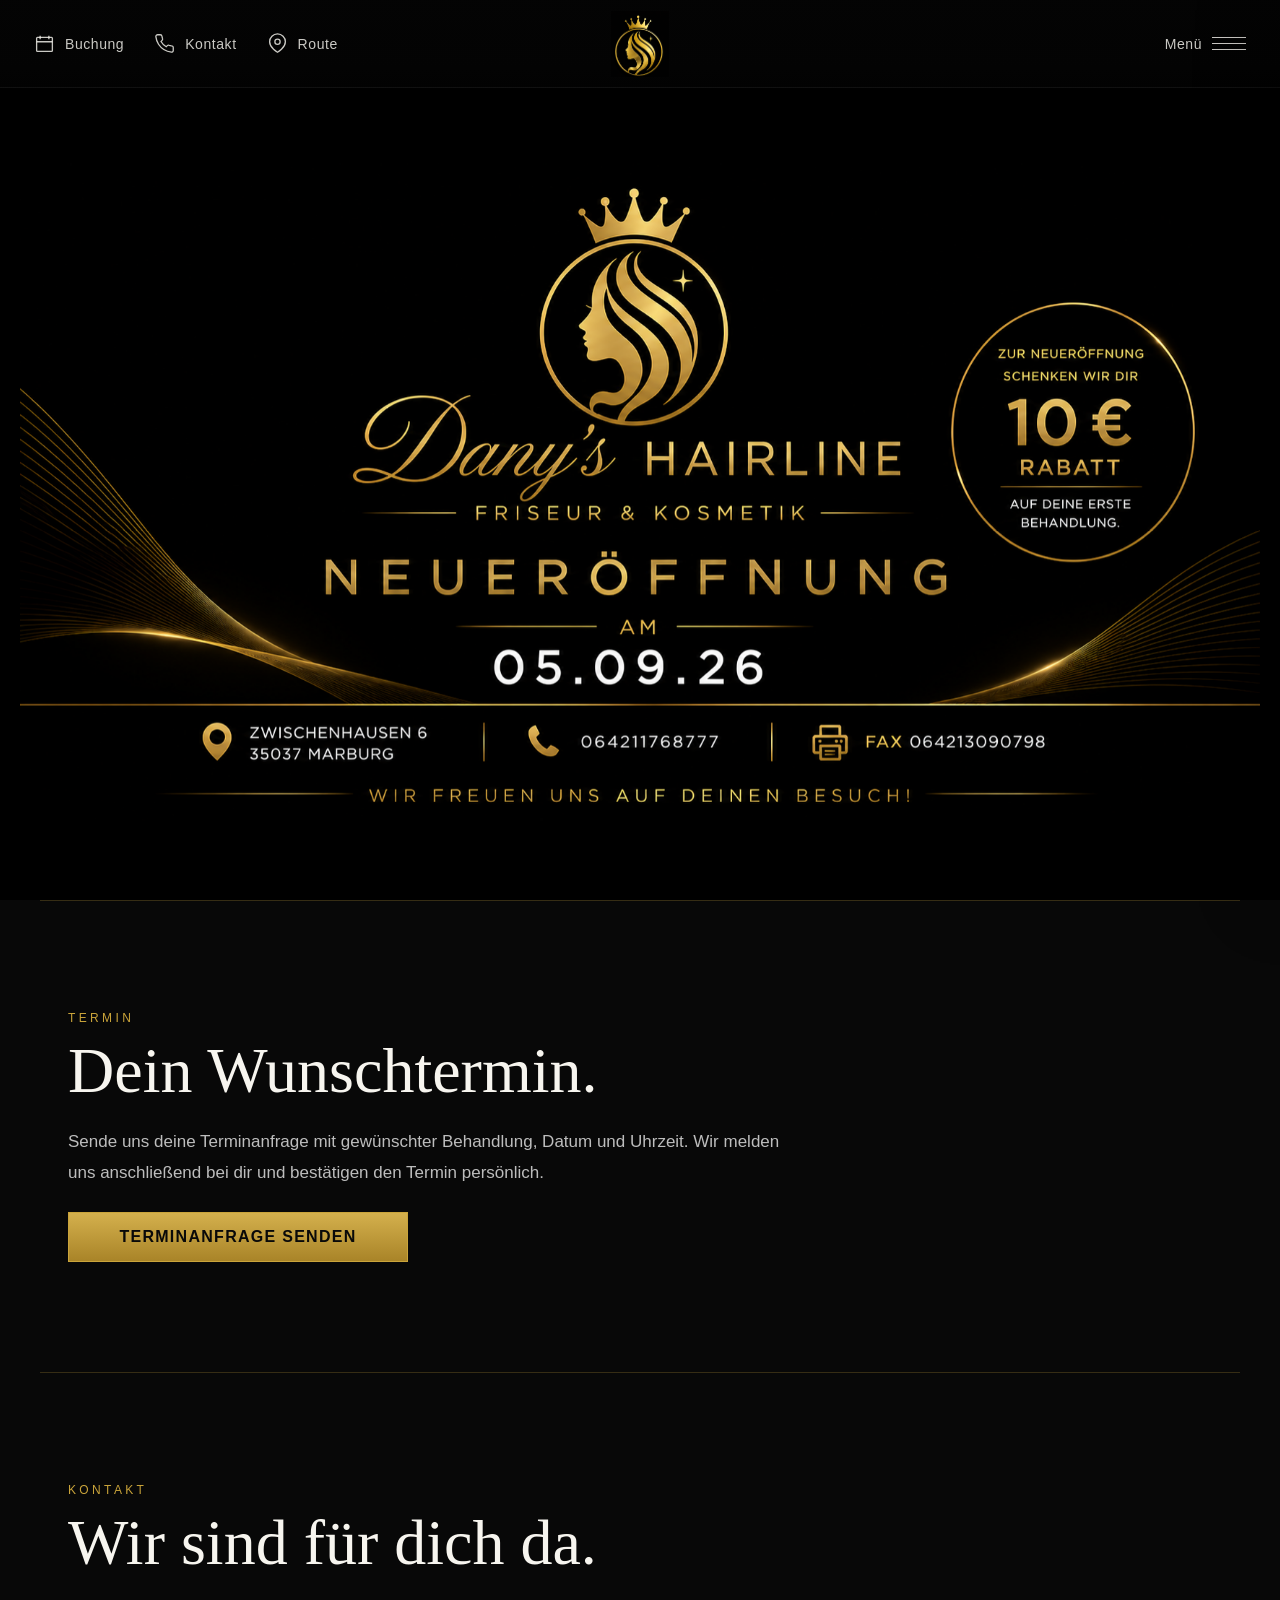
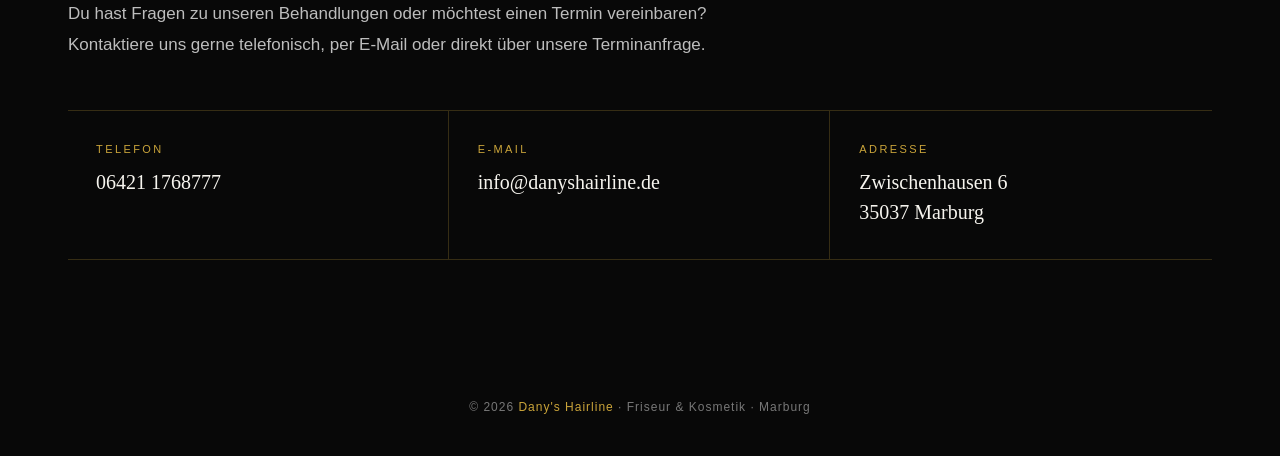
==== index.html @ bd4e8699 "Update TikTok link in index.html" ====
<!DOCTYPE html>
<html lang="de">
<head>
    <meta charset="UTF-8">
    <meta name="viewport" content="width=device-width, initial-scale=1.0">
    <meta name="description" content="Dany's Hairline – Friseur & Kosmetik in Marburg. Zwischenhausen 6, 35037 Marburg.">
    <meta name="theme-color" content="#080808">
    <title>Dany's Hairline | Friseur & Kosmetik Marburg</title>

    <link rel="stylesheet" href="style.css">
</head>

<body id="top">

    <header class="topbar">
        <nav class="nav-left" aria-label="Schnellzugriff">
            <button class="nav-action" id="bookingOpen" type="button" aria-label="Terminanfrage öffnen">
                <svg viewBox="0 0 24 24" fill="none" stroke="currentColor">
                    <rect x="3" y="5" width="18" height="16" rx="1"></rect>
                    <path d="M7 3v4M17 3v4M3 10h18"></path>
                </svg>
                <span>Buchung</span>
            </button>

            <a class="nav-action" href="tel:+4964211768777" aria-label="Kontakt anrufen">
                <svg viewBox="0 0 24 24" fill="none" stroke="currentColor">
                    <path d="M22 16.92v3a2 2 0 0 1-2.18 2 19.79 19.79 0 0 1-8.63-3.07 19.5 19.5 0 0 1-6-6A19.79 19.79 0 0 1 2.12 4.18 2 2 0 0 1 4.11 2h3a2 2 0 0 1 2 1.72c.12.9.33 1.78.62 2.63a2 2 0 0 1-.45 2.11L8 9.73a16 16 0 0 0 6 6l1.27-1.27a2 2 0 0 1 2.11-.45c.85.29 1.73.5 2.63.62A2 2 0 0 1 22 16.92z"></path>
                </svg>
                <span>Kontakt</span>
            </a>

            <a class="nav-action"
               href="https://www.google.com/maps/dir/?api=1&destination=Zwischenhausen+6%2C+35037+Marburg"
               target="_blank"
               rel="noopener"
               aria-label="Route öffnen">
                <svg viewBox="0 0 24 24" fill="none" stroke="currentColor">
                    <path d="M21 10c0 7-9 12-9 12S3 17 3 10a9 9 0 1 1 18 0z"></path>
                    <circle cx="12" cy="10" r="3"></circle>
                </svg>
                <span>Route</span>
            </a>
        </nav>

        <a class="brand-home" href="#top" aria-label="Zur Startseite">
            <img src="logo-symbol.png" alt="Dany's Hairline Logo">
        </a>

        <nav class="nav-right" aria-label="Hauptmenü">
            <button class="menu-trigger" id="menuOpen" type="button" aria-label="Menü öffnen" aria-controls="sideMenu" aria-expanded="false">
                <span>Menü</span>
                <span class="hamburger" aria-hidden="true">
                    <span></span>
                    <span></span>
                    <span></span>
                </span>
            </button>
        </nav>
    </header>

    <main>
        <section class="hero" id="home">
            <picture class="hero-picture">
                <source media="(max-width: 768px)" srcset="startseite_mobile.png">
                <img
                    src="startseite.png"
                    alt="Dany's Hairline – Neueröffnung"
                    class="hero-image"
                >
            </picture>
        </section>

        <section class="section" id="buchung">
            <div class="section-kicker">Termin</div>
            <h2>Dein Wunschtermin.</h2>
            <p>
                Sende uns deine Terminanfrage mit gewünschter Behandlung, Datum und Uhrzeit.
                Wir melden uns anschließend bei dir und bestätigen den Termin persönlich.
            </p>
            <button class="booking-submit" id="bookingOpenSection" type="button" style="max-width:340px;">
                Terminanfrage senden
            </button>
        </section>

        <section class="section" id="kontakt">
    <div class="section-kicker">Kontakt</div>
    <h2>Wir sind für dich da.</h2>

    <p>
        Du hast Fragen zu unseren Behandlungen oder möchtest einen Termin vereinbaren?
        Kontaktiere uns gerne telefonisch, per E-Mail oder direkt über unsere Terminanfrage.
    </p>

    <div class="contact-grid">

        <a class="contact-item" href="tel:+4964211768777">
            <span class="contact-label">Telefon</span>
            <span class="contact-value">06421 1768777</span>
        </a>

        <a class="contact-item" href="mailto:info@danyshairline.de">
            <span class="contact-label">E-Mail</span>
            <span class="contact-value">info@danyshairline.de</span>
        </a>

        <div class="contact-item">
            <span class="contact-label">Adresse</span>
            <span class="contact-value">
                Zwischenhausen 6<br>
                35037 Marburg
            </span>
        </div>

    </div>
</section>
    </main>


    <div class="booking-modal" id="bookingModal" aria-hidden="true">
        <div class="booking-card" role="dialog" aria-modal="true" aria-labelledby="bookingTitle">
            <button class="booking-close" id="bookingClose" type="button" aria-label="Schließen">×</button>

            <div class="booking-eyebrow">Dany's Hairline · Marburg</div>
            <h2 id="bookingTitle">Terminanfrage</h2>
            <p class="booking-intro">
                Wähle deine gewünschte Behandlung und deinen Wunschtermin.
                Der Termin ist erst verbindlich, sobald wir ihn dir bestätigt haben.
            </p>

            <form id="bookingForm">
                <div class="booking-grid">
                    <div class="booking-field full">
                        <label for="service">Dienstleistung *</label>
                        <select id="service" name="Dienstleistung" required>
                            <option value="" selected disabled>Bitte auswählen</option>
                            <option>Balayage</option>
                            <option>Air Touch</option>
                            <option>Babylights & Highlights</option>
                            <option>Extensions</option>
                            <option>Keratinbehandlung</option>
                            <option>Damen- & Herrenschnitt</option>
                            <option>Brautfrisuren & Styling</option>
                            <option>Make-up</option>
                            <option>Wimpernverlängerung</option>
                            <option>Microblading</option>
                            <option>Augenbrauen & Gesicht</option>
                            <option>Haarentfernung mit Fadentechnik</option>
                        </select>
                    </div>

                    <div class="booking-field">
                        <label for="bookingDate">Wunschdatum *</label>
                        <input id="bookingDate" name="Wunschdatum" type="date" required>
                    </div>

                    <div class="booking-field">
                        <label for="bookingTime">Wunschzeit *</label>
                        <input id="bookingTime" name="Wunschzeit" type="time" required>
                    </div>

                    <div class="booking-field">
                        <label for="customerName">Name *</label>
                        <input id="customerName" name="Name" type="text" autocomplete="name" required>
                    </div>

                    <div class="booking-field">
                        <label for="customerPhone">Telefon *</label>
                        <input id="customerPhone" name="Telefon" type="tel" autocomplete="tel" required>
                    </div>

                    <div class="booking-field full">
                        <label for="customerEmail">E-Mail *</label>
                        <input id="customerEmail" name="email" type="email" autocomplete="email" required>
                    </div>

                    <div class="booking-field full">
                        <label for="bookingMessage">Nachricht / Wünsche</label>
                        <textarea id="bookingMessage" name="Nachricht" placeholder="Optional, z. B. Haarlänge, gewünschtes Ergebnis oder weitere Hinweise"></textarea>
                    </div>

                    <input type="text" name="_honey" tabindex="-1" autocomplete="off" style="display:none">

                    <div class="booking-field full">
                        <label class="privacy-check">
                            <input type="checkbox" required>
                            <span>
                                Ich bin damit einverstanden, dass meine Angaben zur Bearbeitung meiner Terminanfrage verwendet werden.
                            </span>
                        </label>
                        <div class="booking-note">
                            Deine Anfrage wird an info@danyshairline.de gesendet. Eine Terminanfrage ist noch keine verbindliche Terminbestätigung.
                        </div>
                    </div>
                </div>

                <button class="booking-submit" id="bookingSubmit" type="submit">
                    Terminanfrage senden
                </button>

                <div class="booking-status" id="bookingStatus" aria-live="polite"></div>
            </form>
        </div>
    </div>

    <div class="menu-backdrop" id="menuBackdrop" aria-hidden="true"></div>

    <aside class="menu-panel" id="sideMenu" aria-label="Menü">
        <div class="menu-head">
            <button class="menu-close" id="menuClose" type="button" aria-label="Menü schließen">
                <span>Schließen</span>
                <span class="close-icon" aria-hidden="true"></span>
            </button>
        </div>

        <div class="menu-content">
            <nav class="menu-main">
                <a class="menu-link" href="#home">Willkommen</a>

                <button class="accordion-toggle" type="button" aria-expanded="false">
                    <span>Dany's Hairline</span>
                    <span class="plus" aria-hidden="true"></span>
                </button>
                <div class="submenu">
                    <div class="submenu-inner">
                        <a href="#salon">Salon</a>
                        <a href="#aktuelles">Aktuelles &amp; Events</a>
                        <a href="#karriere">Karriere</a>
                    </div>
                </div>

                <button class="accordion-toggle" type="button" aria-expanded="false">
                    <span>Service</span>
                    <span class="plus" aria-hidden="true"></span>
                </button>
                <div class="submenu">
                    <div class="submenu-inner">
                        <a href="#balayage">Balayage</a>
                        <a href="#air-touch">Air Touch</a>
                        <a href="#babylights">Babylights &amp; Highlights</a>
                        <a href="#extensions">Extensions</a>
                        <a href="#keratin">Keratinbehandlung</a>
                        <a href="#schnitte">Damen- &amp; Herrenschnitt</a>
                        <a href="#braut">Brautfrisuren &amp; Styling</a>
                        <a href="#make-up">Make-up</a>
                        <a href="#wimpern">Wimpernverlängerung</a>
                        <a href="#microblading">Microblading</a>
                        <a href="#augenbrauen">Augenbrauen &amp; Gesicht</a>
                        <a href="#fadentechnik">Haarentfernung mit Fadentechnik</a>
                    </div>
                </div>

                <a class="menu-link" href="#kontakt">Kontakt</a>
            </nav>

            <div class="menu-divider"></div>

            <nav class="menu-secondary">
                <a href="#impressum">Impressum</a>
                <a href="#datenschutz">Datenschutzerklärung</a>
                <a href="https://www.instagram.com/danys_hairline/" target="_blank" rel="noopener">Instagram</a>
                <a href="#" aria-label="Facebook">Facebook</a>
                <a href="https://www.tiktok.com/@by_dany9" target="_blank" rel="noopener">TikTok</a>
            </nav>
        </div>
    </aside>

    <footer>
        © 2026 <span>Dany's Hairline</span> · Friseur &amp; Kosmetik · Marburg
    </footer>

    <script src="script.js"></script>
</body>
</html>
---- style.css ----
:root {
            --black: #080808;
            --black-soft: #111111;
            --gold: #caa43a;
            --gold-light: #e5c76a;
            --white: #f7f5ef;
            --muted: #a8a8a8;
            --line: rgba(202, 164, 58, 0.24);
        }

        * {
            box-sizing: border-box;
            margin: 0;
            padding: 0;
        }

        html {
            scroll-behavior: smooth;
        }

        body {
            width: 100%;
            min-height: 100%;
            background: var(--black);
            color: var(--white);
            font-family: "Helvetica Neue", Helvetica, Arial, sans-serif;
            overflow-x: hidden;
        }

        a {
            color: inherit;
            text-decoration: none;
        }

        button {
            font: inherit;
        }

        /* =========================
           TOP NAVIGATION
        ========================== */

        .topbar {
            position: fixed;
            inset: 0 0 auto 0;
            z-index: 1000;
            height: 88px;
            display: grid;
            grid-template-columns: 1fr auto 1fr;
            align-items: center;
            padding: 0 34px;
            background: linear-gradient(
                180deg,
                rgba(4,4,4,.94) 0%,
                rgba(4,4,4,.78) 75%,
                rgba(4,4,4,.54) 100%
            );
            border-bottom: 1px solid rgba(255,255,255,.05);
            backdrop-filter: blur(16px);
            -webkit-backdrop-filter: blur(16px);
        }

        .nav-left,
        .nav-right {
            display: flex;
            align-items: center;
            gap: 30px;
        }

        .nav-right {
            justify-content: flex-end;
        }

        .nav-action,
        .menu-trigger {
            display: inline-flex;
            align-items: center;
            gap: 10px;
            border: 0;
            background: none;
            color: rgba(247,245,239,.82);
            font-size: 14px;
            font-weight: 400;
            letter-spacing: .04em;
            cursor: pointer;
            transition: color .25s ease;
        }

        .nav-action:hover,
        .menu-trigger:hover {
            color: var(--gold-light);
        }

        .nav-action svg,
        .menu-trigger svg {
            width: 21px;
            height: 21px;
            stroke-width: 1.5;
        }

        .brand-home {
            display: flex;
            align-items: center;
            justify-content: center;
            width: 76px;
            height: 76px;
            transition: transform .3s ease, opacity .3s ease;
        }

        .brand-home:hover {
            transform: scale(1.04);
            opacity: .92;
        }

        .brand-home img {
            width: 66px;
            height: 66px;
            object-fit: contain;
            display: block;
        }

        .hamburger {
            display: inline-flex;
            flex-direction: column;
            justify-content: center;
            gap: 5px;
            width: 34px;
            height: 28px;
        }

        .hamburger span {
            display: block;
            height: 1px;
            width: 100%;
            background: currentColor;
            transition: transform .25s ease;
        }

        /* =========================
           HERO
        ========================== */

        .hero {
            width: 100%;
            min-height: 100vh;
            display: flex;
            align-items: center;
            justify-content: center;
            padding: 108px 20px 20px;
            background: #000;
        }

        .hero-picture {
            display: block;
            width: 100%;
            max-width: 1700px;
        }

        .hero-image {
            display: block;
            width: 100%;
            height: auto;
            opacity: 0;
            transform: translateY(35px) scale(.97);
            filter: blur(5px);
            animation: heroEntrance 1.5s cubic-bezier(.22,1,.36,1) forwards;
        }

        @keyframes heroEntrance {
            0% {
                opacity: 0;
                transform: translateY(35px) scale(.97);
                filter: blur(5px);
            }
            60% { opacity: 1; }
            100% {
                opacity: 1;
                transform: translateY(0) scale(1);
                filter: blur(0);
            }
        }

        /* =========================
           SIDE MENU
        ========================== */

        .menu-backdrop {
            position: fixed;
            inset: 0;
            z-index: 1090;
            background: rgba(0,0,0,.64);
            opacity: 0;
            visibility: hidden;
            transition: opacity .35s ease, visibility .35s ease;
        }

        .menu-panel {
            position: fixed;
            z-index: 1100;
            top: 0;
            right: 0;
            width: min(520px, 92vw);
            height: 100dvh;
            background: #f5f3ed;
            color: #121212;
            transform: translateX(100%);
            transition: transform .45s cubic-bezier(.22,1,.36,1);
            overflow-y: auto;
            box-shadow: -20px 0 60px rgba(0,0,0,.28);
        }

        body.menu-open {
            overflow: hidden;
        }

        body.menu-open .menu-backdrop {
            opacity: 1;
            visibility: visible;
        }

        body.menu-open .menu-panel {
            transform: translateX(0);
        }

        .menu-head {
            height: 88px;
            display: flex;
            align-items: center;
            justify-content: flex-end;
            gap: 12px;
            padding: 0 34px;
            border-bottom: 1px solid rgba(0,0,0,.09);
        }

        .menu-close {
            border: 0;
            background: none;
            display: inline-flex;
            align-items: center;
            gap: 12px;
            cursor: pointer;
            color: #111;
            font-size: 14px;
            letter-spacing: .04em;
        }

        .close-icon {
            position: relative;
            width: 30px;
            height: 30px;
        }

        .close-icon::before,
        .close-icon::after {
            content: "";
            position: absolute;
            top: 14px;
            left: 2px;
            width: 27px;
            height: 1px;
            background: #111;
        }

        .close-icon::before { transform: rotate(45deg); }
        .close-icon::after { transform: rotate(-45deg); }

        .menu-content {
            padding: 58px 74px 46px;
        }

        .menu-main {
            display: flex;
            flex-direction: column;
            gap: 7px;
        }

        .menu-link,
        .accordion-toggle {
            width: 100%;
            display: flex;
            align-items: center;
            justify-content: space-between;
            padding: 11px 0;
            border: 0;
            background: none;
            color: #111;
            font-size: 24px;
            font-weight: 400;
            letter-spacing: -.02em;
            text-align: left;
            cursor: pointer;
        }

        .menu-link:hover,
        .accordion-toggle:hover {
            color: #9a7620;
        }

        .accordion-toggle .plus {
            position: relative;
            width: 18px;
            height: 18px;
            flex: 0 0 18px;
            margin-left: 20px;
        }

        .accordion-toggle .plus::before,
        .accordion-toggle .plus::after {
            content: "";
            position: absolute;
            background: currentColor;
            transition: transform .28s ease;
        }

        .accordion-toggle .plus::before {
            width: 16px;
            height: 1px;
            left: 1px;
            top: 8px;
        }

        .accordion-toggle .plus::after {
            width: 1px;
            height: 16px;
            top: 1px;
            left: 8px;
        }

        .accordion-toggle[aria-expanded="true"] .plus::after {
            transform: rotate(90deg);
        }

        .submenu {
            max-height: 0;
            overflow: hidden;
            transition: max-height .4s ease;
        }

        .submenu-inner {
            padding: 4px 0 16px 20px;
            display: flex;
            flex-direction: column;
        }

        .submenu a {
            padding: 8px 0;
            color: #626262;
            font-size: 15px;
            line-height: 1.4;
            transition: color .2s ease, transform .2s ease;
        }

        .submenu a:hover {
            color: #9a7620;
            transform: translateX(4px);
        }

        .menu-divider {
            height: 1px;
            background: rgba(0,0,0,.11);
            margin: 42px -74px 36px;
        }

        .menu-secondary {
            display: flex;
            flex-direction: column;
            gap: 15px;
        }

        .menu-secondary a {
            font-size: 15px;
            color: #242424;
        }

        .menu-secondary a:hover {
            color: #9a7620;
        }

        /* =========================
           PLACEHOLDER SECTIONS
        ========================== */

        .section {
            max-width: 1200px;
            margin: 0 auto;
            padding: 110px 28px;
            border-top: 1px solid var(--line);
        }

        .section-kicker {
            color: var(--gold);
            text-transform: uppercase;
            font-size: 12px;
            letter-spacing: .28em;
            margin-bottom: 14px;
        }

        .section h2 {
            font-family: Georgia, "Times New Roman", serif;
            font-size: clamp(38px, 5vw, 68px);
            font-weight: 400;
            line-height: 1;
            margin-bottom: 24px;
        }

        .section p {
            max-width: 720px;
            color: #bdbdbd;
            font-size: 17px;
            line-height: 1.8;
        }

        footer {
            padding: 30px 20px 42px;
            text-align: center;
            color: #777;
            font-size: 12px;
            letter-spacing: 1px;
        }

        footer span {
            color: var(--gold);
        }

        /* =========================
           MOBILE
        ========================== */

        @media (max-width: 850px) {
            .topbar {
                height: 72px;
                padding: 0 16px;
                grid-template-columns: 1fr auto 1fr;
            }

            .nav-left {
                gap: 18px;
            }

            .nav-left .nav-action:nth-child(2),
            .nav-left .nav-action:nth-child(3) {
                display: none;
            }

            .nav-action,
            .menu-trigger {
                font-size: 0;
                gap: 0;
            }

            .nav-action svg,
            .menu-trigger svg {
                width: 23px;
                height: 23px;
            }

            .menu-trigger .hamburger {
                width: 29px;
            }

            .brand-home {
                width: 62px;
                height: 62px;
            }

            .brand-home img {
                width: 52px;
                height: 52px;
            }

            .hero {
                min-height: auto;
                padding: 82px 0 0;
            }

            .hero-picture {
                width: 100%;
                max-width: none;
            }

            .hero-image {
                width: 100%;
            }

            .menu-head {
                height: 72px;
                padding: 0 22px;
            }

            .menu-content {
                padding: 38px 28px 36px;
            }

            .menu-link,
            .accordion-toggle {
                font-size: 22px;
            }

            .menu-divider {
                margin-left: -28px;
                margin-right: -28px;
            }
        }

        @media (max-width: 430px) {
            .nav-left {
                gap: 13px;
            }

            .section {
                padding: 80px 22px;
            }
        }

        @media (prefers-reduced-motion: reduce) {
            .hero-image {
                animation: none;
                opacity: 1;
                transform: none;
                filter: none;
            }

            .menu-panel,
            .menu-backdrop,
            .submenu {
                transition: none;
            }
        }

        /* =========================
           BOOKING MODAL
        ========================== */

        .booking-modal {
            position: fixed;
            inset: 0;
            z-index: 1300;
            display: grid;
            place-items: center;
            padding: 24px;
            background: rgba(0,0,0,.72);
            backdrop-filter: blur(10px);
            -webkit-backdrop-filter: blur(10px);
            opacity: 0;
            visibility: hidden;
            transition: opacity .3s ease, visibility .3s ease;
        }

        .booking-modal.open {
            opacity: 1;
            visibility: visible;
        }

        .booking-card {
            position: relative;
            width: min(760px, 100%);
            max-height: 92dvh;
            overflow-y: auto;
            border: 1px solid rgba(202,164,58,.34);
            background:
                radial-gradient(circle at top right, rgba(202,164,58,.08), transparent 34%),
                linear-gradient(180deg, #121212 0%, #090909 100%);
            box-shadow: 0 30px 90px rgba(0,0,0,.5);
            padding: 42px;
        }

        .booking-close {
            position: absolute;
            top: 18px;
            right: 18px;
            width: 40px;
            height: 40px;
            border: 1px solid rgba(202,164,58,.34);
            background: transparent;
            color: var(--gold-light);
            cursor: pointer;
            font-size: 26px;
            line-height: 1;
        }

        .booking-eyebrow {
            color: var(--gold);
            text-transform: uppercase;
            letter-spacing: .28em;
            font-size: 11px;
            margin-bottom: 12px;
        }

        .booking-card h2 {
            font-family: Georgia, "Times New Roman", serif;
            font-size: clamp(34px, 5vw, 54px);
            font-weight: 400;
            line-height: 1;
            margin-bottom: 16px;
        }

        .booking-intro {
            max-width: 610px;
            color: #bdbdbd;
            line-height: 1.7;
            margin-bottom: 30px;
        }

        .booking-grid {
            display: grid;
            grid-template-columns: 1fr 1fr;
            gap: 18px;
        }

        .booking-field {
            display: flex;
            flex-direction: column;
            gap: 8px;
        }

        .booking-field.full {
            grid-column: 1 / -1;
        }

        .booking-field label {
            color: #e3dcc7;
            font-size: 12px;
            letter-spacing: .08em;
            text-transform: uppercase;
        }

        .booking-field input,
        .booking-field select,
        .booking-field textarea {
            width: 100%;
            border: 1px solid rgba(202,164,58,.28);
            border-radius: 0;
            background: #0b0b0b;
            color: #f8f4e8;
            padding: 14px 15px;
            outline: none;
            font: inherit;
            transition: border-color .2s ease, box-shadow .2s ease;
        }

        .booking-field textarea {
            min-height: 110px;
            resize: vertical;
        }

        .booking-field input:focus,
        .booking-field select:focus,
        .booking-field textarea:focus {
            border-color: var(--gold);
            box-shadow: 0 0 0 3px rgba(202,164,58,.08);
        }

        .booking-note {
            color: #8d8d8d;
            font-size: 12px;
            line-height: 1.6;
            margin-top: 4px;
        }

        .privacy-check {
            display: flex;
            gap: 10px;
            align-items: flex-start;
            margin-top: 4px;
            color: #b7b7b7;
            font-size: 12px;
            line-height: 1.6;
        }

        .privacy-check input {
            margin-top: 3px;
            accent-color: var(--gold);
        }

        .booking-submit {
            margin-top: 24px;
            width: 100%;
            border: 1px solid var(--gold);
            background: linear-gradient(180deg, #d4b04d, #a98428);
            color: #090909;
            padding: 15px 18px;
            font-weight: 600;
            letter-spacing: .08em;
            text-transform: uppercase;
            cursor: pointer;
            transition: transform .2s ease, filter .2s ease;
        }

        .booking-submit:hover {
            transform: translateY(-1px);
            filter: brightness(1.06);
        }

        .booking-submit:disabled {
            opacity: .55;
            cursor: wait;
            transform: none;
        }

        .booking-status {
            display: none;
            margin-top: 18px;
            padding: 14px 16px;
            border: 1px solid rgba(202,164,58,.28);
            color: #e8dfc3;
            line-height: 1.6;
            font-size: 14px;
        }

        .booking-status.show {
            display: block;
        }

        @media (max-width: 650px) {
            .booking-modal {
                padding: 10px;
            }

            .booking-card {
                padding: 34px 20px 24px;
                max-height: 96dvh;
            }

            .booking-grid {
                grid-template-columns: 1fr;
            }

            .booking-field.full {
                grid-column: auto;
            }
        }
.contact-grid {
    display: grid;
    grid-template-columns: repeat(3, 1fr);
    gap: 1px;
    margin-top: 50px;
    border-top: 1px solid var(--line);
    border-bottom: 1px solid var(--line);
}

.contact-item {
    display: flex;
    flex-direction: column;
    gap: 12px;
    padding: 32px 28px;
    border-right: 1px solid var(--line);
    transition: background .3s ease;
}

.contact-item:last-child {
    border-right: none;
}

a.contact-item:hover {
    background: rgba(202, 164, 58, .06);
}

.contact-label {
    color: var(--gold);
    font-size: 11px;
    letter-spacing: .22em;
    text-transform: uppercase;
}

.contact-value {
    color: var(--white);
    font-family: Georgia, "Times New Roman", serif;
    font-size: 20px;
    line-height: 1.5;
}

@media (max-width: 750px) {
    .contact-grid {
        grid-template-columns: 1fr;
    }

    .contact-item {
        border-right: none;
        border-bottom: 1px solid var(--line);
    }

    .contact-item:last-child {
        border-bottom: none;
    }
}
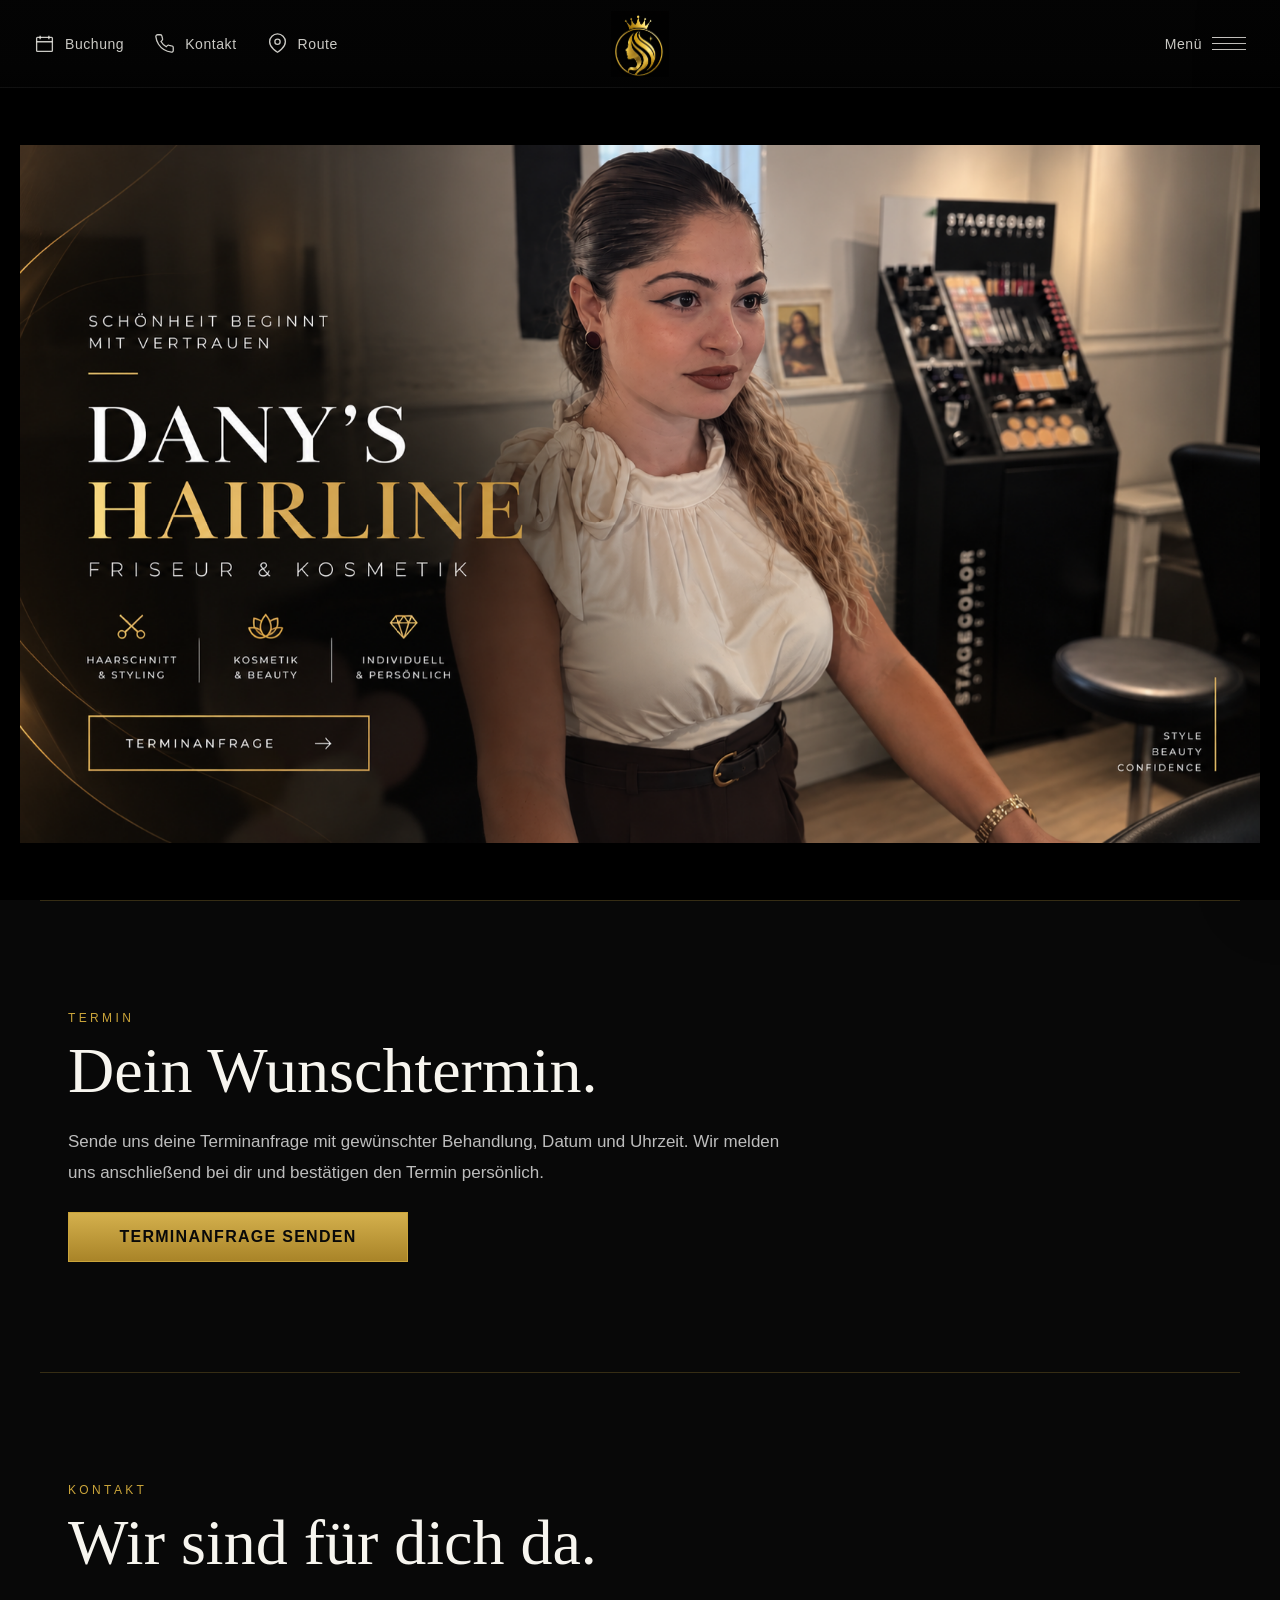
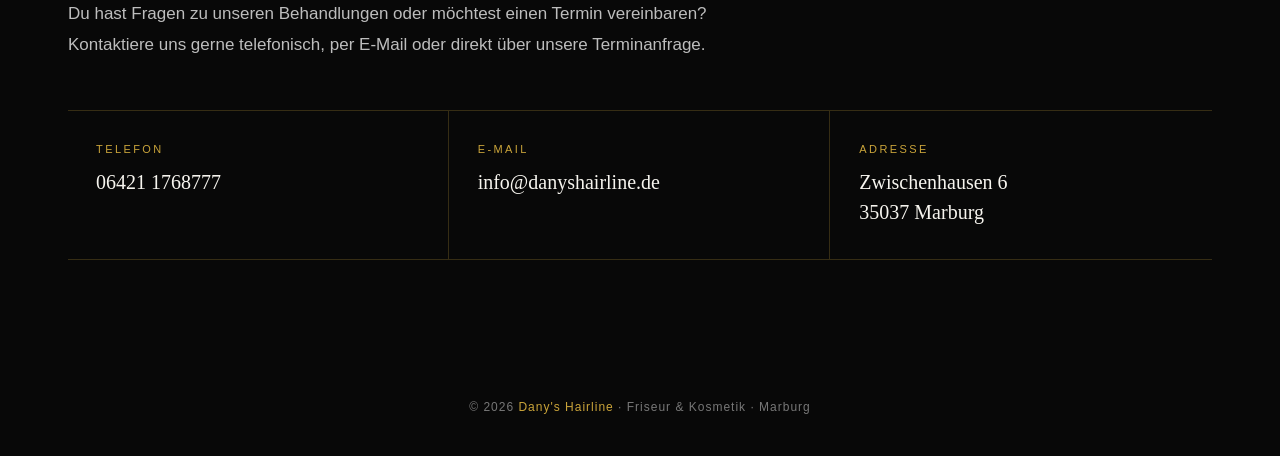
==== commit 47babd79: "fast alles neu!" ====
--- a/index.html
+++ b/index.html
@@ -64,10 +64,12 @@
                 <source media="(max-width: 768px)" srcset="startseite_mobile.png">
                 <img
                     src="startseite.png"
-                    alt="Dany's Hairline – Neueröffnung"
+                    alt="Dany's Hairline – Friseur & Kosmetik in Marburg"
                     class="hero-image"
                 >
             </picture>
+            <button class="hero-booking-hotspot" id="heroBookingOpen" type="button"
+                    aria-label="Terminanfrage öffnen"></button>
         </section>
 
         <section class="section" id="buchung">
@@ -234,18 +236,18 @@
                 </button>
                 <div class="submenu">
                     <div class="submenu-inner">
-                        <a href="#balayage">Balayage</a>
-                        <a href="#air-touch">Air Touch</a>
+                        <a href="balayage.html">Balayage</a>
+                        <a href="air-touch.html">Air Touch</a>
                         <a href="#babylights">Babylights &amp; Highlights</a>
-                        <a href="#extensions">Extensions</a>
-                        <a href="#keratin">Keratinbehandlung</a>
+                        <a href="extensions.html">Extensions</a>
+                        <a href="keratinbehandlung.html">Keratinbehandlung</a>
                         <a href="#schnitte">Damen- &amp; Herrenschnitt</a>
                         <a href="#braut">Brautfrisuren &amp; Styling</a>
-                        <a href="#make-up">Make-up</a>
-                        <a href="#wimpern">Wimpernverlängerung</a>
-                        <a href="#microblading">Microblading</a>
+                        <a href="make-up.html">Make-up</a>
+                        <a href="wimpernverlaengerung.html">Wimpernverlängerung</a>
+                        <a href="microblading.html">Microblading</a>
                         <a href="#augenbrauen">Augenbrauen &amp; Gesicht</a>
-                        <a href="#fadentechnik">Haarentfernung mit Fadentechnik</a>
+                        <a href="fadentechnik.html">Haarentfernung mit Fadentechnik</a>
                     </div>
                 </div>
 
--- a/style.css
+++ b/style.css
@@ -783,3 +783,194 @@
         border-bottom: none;
     }
 }
+
+
+/* =========================
+   CLICKABLE HERO CTA
+========================= */
+
+.hero {
+    position: relative;
+}
+
+.hero-booking-hotspot {
+    position: absolute;
+    z-index: 5;
+    left: 5.4%;
+    top: 74.3%;
+    width: 23%;
+    height: 8.5%;
+    border: 0;
+    background: transparent;
+    cursor: pointer;
+}
+
+.hero-booking-hotspot:focus-visible {
+    outline: 2px solid var(--gold-light);
+    outline-offset: 3px;
+}
+
+/* =========================
+   SERVICE DETAIL PAGES
+========================= */
+
+.service-page-main {
+    min-height: 100vh;
+    padding-top: 88px;
+    background: var(--black);
+}
+
+.service-hero {
+    min-height: calc(100vh - 88px);
+    display: grid;
+    grid-template-columns: minmax(0, 1fr) minmax(420px, 1fr);
+    align-items: stretch;
+    border-bottom: 1px solid var(--line);
+}
+
+.service-copy {
+    display: flex;
+    flex-direction: column;
+    justify-content: center;
+    padding: clamp(60px, 8vw, 130px);
+    background:
+        radial-gradient(circle at 0% 20%, rgba(202,164,58,.10), transparent 32%),
+        #080808;
+}
+
+.service-back {
+    display: inline-flex;
+    align-items: center;
+    gap: 10px;
+    width: fit-content;
+    color: var(--gold);
+    font-size: 12px;
+    letter-spacing: .16em;
+    text-transform: uppercase;
+    margin-bottom: 38px;
+}
+
+.service-back:hover {
+    color: var(--gold-light);
+}
+
+.service-kicker {
+    color: var(--gold);
+    text-transform: uppercase;
+    letter-spacing: .28em;
+    font-size: 11px;
+    margin-bottom: 18px;
+}
+
+.service-copy h1 {
+    font-family: Georgia, "Times New Roman", serif;
+    font-weight: 400;
+    font-size: clamp(48px, 6.4vw, 94px);
+    line-height: .98;
+    max-width: 760px;
+    margin-bottom: 28px;
+}
+
+.service-copy p {
+    color: #bdbdbd;
+    font-size: 18px;
+    line-height: 1.8;
+    max-width: 650px;
+}
+
+.service-cta {
+    margin-top: 38px;
+    width: fit-content;
+    min-width: 260px;
+    border: 1px solid var(--gold);
+    background: transparent;
+    color: var(--white);
+    padding: 16px 25px;
+    text-transform: uppercase;
+    letter-spacing: .14em;
+    cursor: pointer;
+    transition: background .25s ease, color .25s ease, transform .25s ease;
+}
+
+.service-cta:hover {
+    background: var(--gold);
+    color: #090909;
+    transform: translateY(-2px);
+}
+
+.service-visual {
+    position: relative;
+    min-height: 650px;
+    overflow: hidden;
+    background: #111;
+}
+
+.service-visual::after {
+    content: "";
+    position: absolute;
+    inset: 0;
+    background: linear-gradient(90deg, rgba(8,8,8,.18), transparent 35%);
+    pointer-events: none;
+}
+
+.service-visual img {
+    width: 100%;
+    height: 100%;
+    min-height: inherit;
+    object-fit: cover;
+    display: block;
+}
+
+.service-note {
+    max-width: 1200px;
+    margin: 0 auto;
+    padding: 34px 28px 70px;
+    color: #777;
+    font-size: 12px;
+    line-height: 1.7;
+}
+
+@media (max-width: 850px) {
+    .hero-booking-hotspot {
+        left: 22%;
+        top: 86.8%;
+        width: 57%;
+        height: 6.2%;
+    }
+
+    .service-page-main {
+        padding-top: 72px;
+    }
+
+    .service-hero {
+        min-height: auto;
+        grid-template-columns: 1fr;
+    }
+
+    .service-copy {
+        padding: 64px 24px 50px;
+        order: 2;
+    }
+
+    .service-copy h1 {
+        font-size: clamp(44px, 15vw, 70px);
+    }
+
+    .service-copy p {
+        font-size: 16px;
+    }
+
+    .service-visual {
+        min-height: 54vh;
+        order: 1;
+    }
+
+    .service-back {
+        margin-bottom: 28px;
+    }
+
+    .service-cta {
+        width: 100%;
+        text-align: center;
+    }
+}
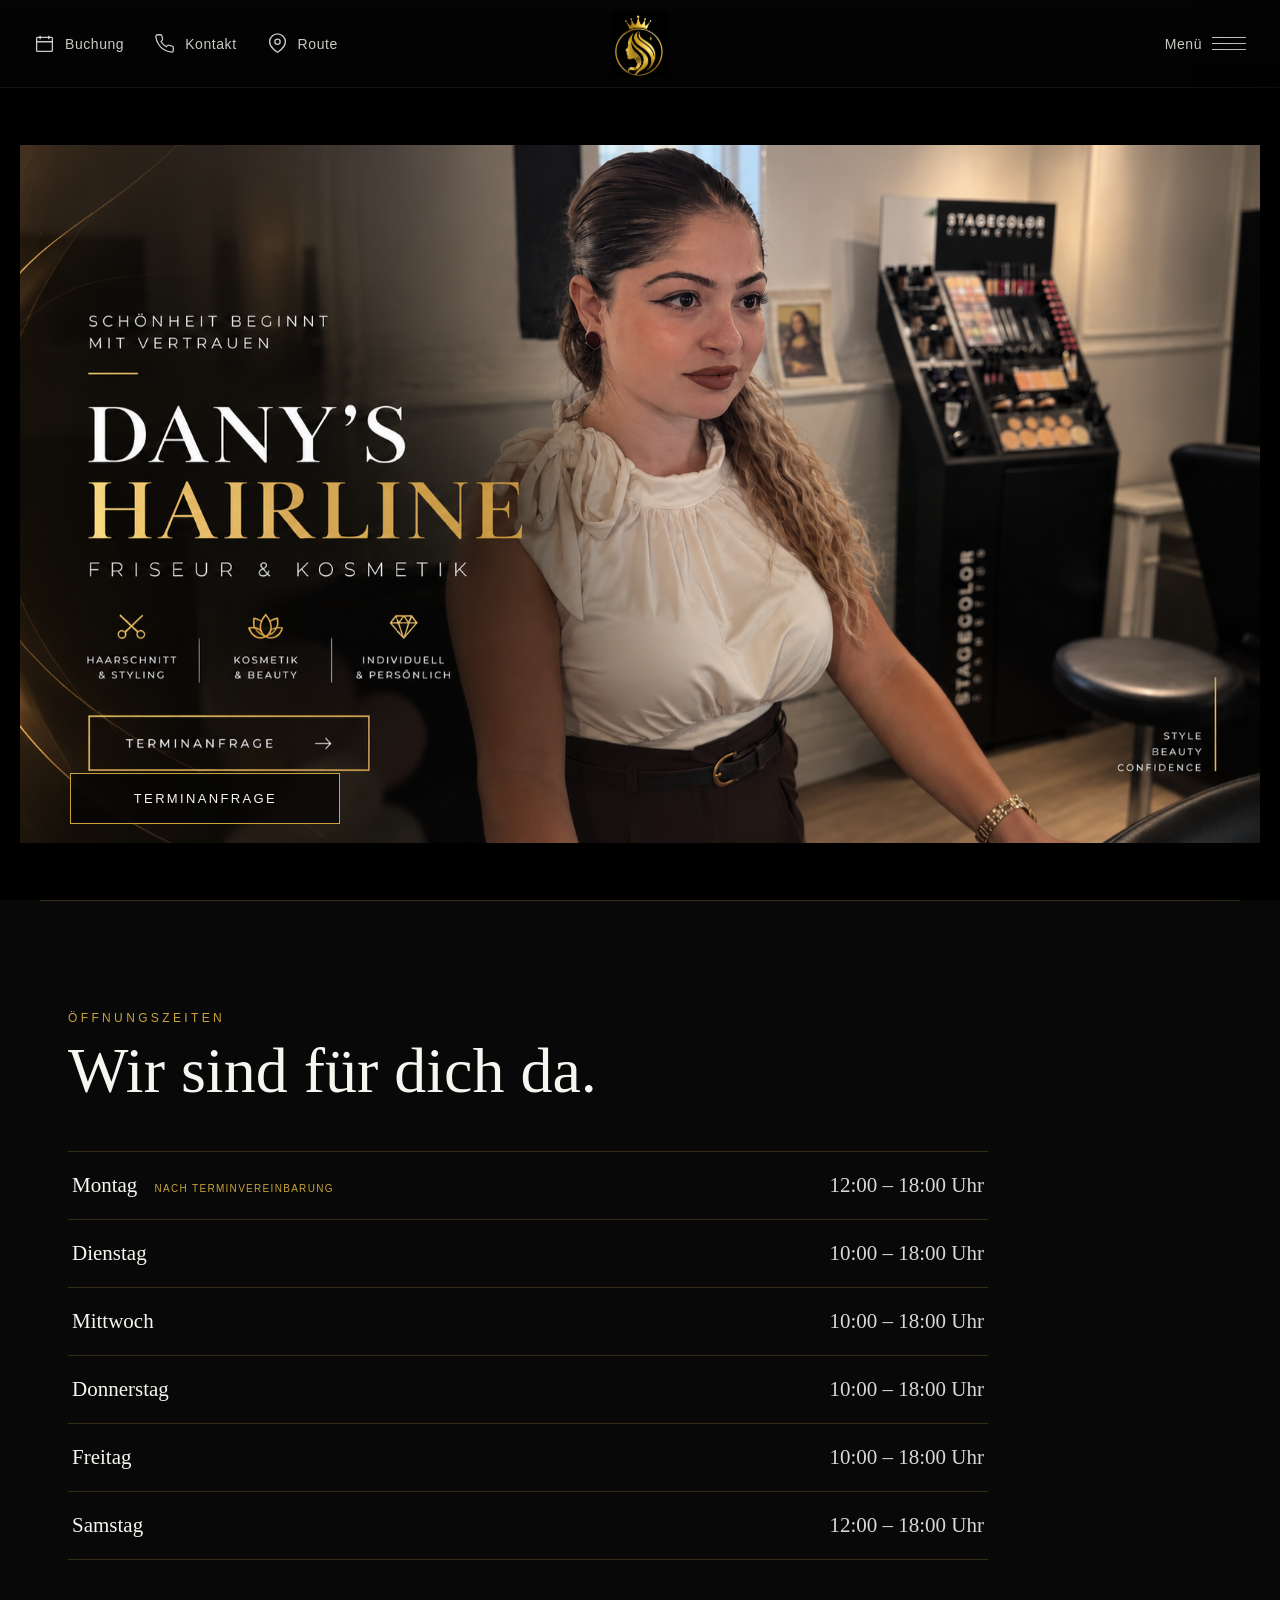
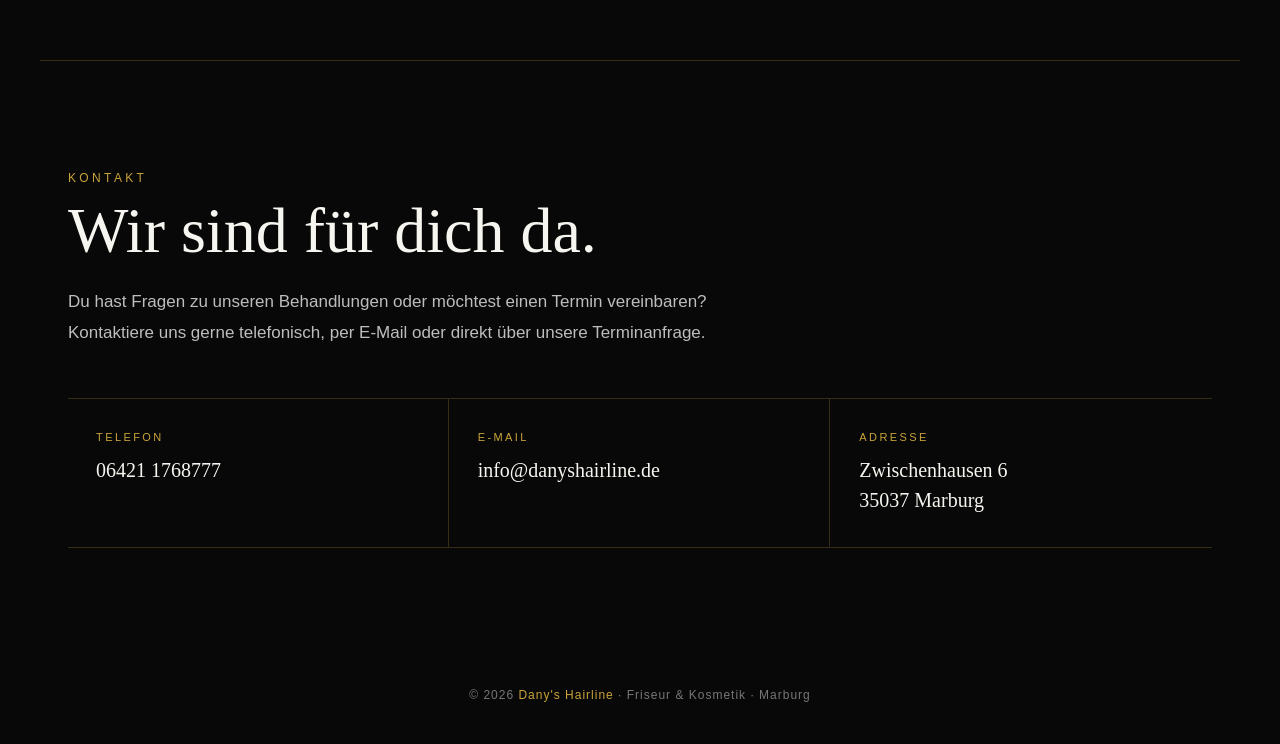
==== commit 2d73ea1a: "neue Index und Style bearbeitet" ====
--- a/index.html
+++ b/index.html
@@ -68,21 +68,43 @@
                     class="hero-image"
                 >
             </picture>
-            <button class="hero-booking-hotspot" id="heroBookingOpen" type="button"
-                    aria-label="Terminanfrage öffnen"></button>
+        
+            <button class="hero-main-booking" id="heroBookingOpen" type="button">
+                Terminanfrage
+            </button>
         </section>
 
-        <section class="section" id="buchung">
-            <div class="section-kicker">Termin</div>
-            <h2>Dein Wunschtermin.</h2>
-            <p>
-                Sende uns deine Terminanfrage mit gewünschter Behandlung, Datum und Uhrzeit.
-                Wir melden uns anschließend bei dir und bestätigen den Termin persönlich.
-            </p>
-            <button class="booking-submit" id="bookingOpenSection" type="button" style="max-width:340px;">
-                Terminanfrage senden
-            </button>
-        </section>
+        <section class="section opening-hours-section" id="oeffnungszeiten">
+    <div class="section-kicker">Öffnungszeiten</div>
+    <h2>Wir sind für dich da.</h2>
+
+    <div class="opening-hours">
+        <div class="opening-row">
+            <span class="opening-day">Montag <small>nach Terminvereinbarung</small></span>
+            <span class="opening-time">12:00 – 18:00 Uhr</span>
+        </div>
+        <div class="opening-row">
+            <span class="opening-day">Dienstag</span>
+            <span class="opening-time">10:00 – 18:00 Uhr</span>
+        </div>
+        <div class="opening-row">
+            <span class="opening-day">Mittwoch</span>
+            <span class="opening-time">10:00 – 18:00 Uhr</span>
+        </div>
+        <div class="opening-row">
+            <span class="opening-day">Donnerstag</span>
+            <span class="opening-time">10:00 – 18:00 Uhr</span>
+        </div>
+        <div class="opening-row">
+            <span class="opening-day">Freitag</span>
+            <span class="opening-time">10:00 – 18:00 Uhr</span>
+        </div>
+        <div class="opening-row">
+            <span class="opening-day">Samstag</span>
+            <span class="opening-time">12:00 – 18:00 Uhr</span>
+        </div>
+    </div>
+</section>
 
         <section class="section" id="kontakt">
     <div class="section-kicker">Kontakt</div>
--- a/style.css
+++ b/style.css
@@ -974,3 +974,117 @@
         text-align: center;
     }
 }
+
+
+/* =========================
+   HOMEPAGE CTA + OPENING HOURS
+========================= */
+
+.hero-main-booking {
+    position: absolute;
+    z-index: 6;
+    left: 5.5%;
+    bottom: 8.5%;
+    min-width: 270px;
+    padding: 17px 28px;
+    border: 1px solid var(--gold);
+    background: rgba(5, 5, 5, .72);
+    backdrop-filter: blur(5px);
+    -webkit-backdrop-filter: blur(5px);
+    color: var(--white);
+    font: inherit;
+    font-size: 13px;
+    letter-spacing: .18em;
+    text-transform: uppercase;
+    cursor: pointer;
+    transition: background .25s ease, color .25s ease, transform .25s ease;
+}
+
+.hero-main-booking:hover {
+    background: var(--gold);
+    color: #080808;
+    transform: translateY(-2px);
+}
+
+.opening-hours-section {
+    padding-bottom: 100px;
+}
+
+.opening-hours {
+    max-width: 920px;
+    margin-top: 48px;
+    border-top: 1px solid var(--line);
+}
+
+.opening-row {
+    display: flex;
+    align-items: center;
+    justify-content: space-between;
+    gap: 30px;
+    padding: 21px 4px;
+    border-bottom: 1px solid var(--line);
+}
+
+.opening-day,
+.opening-time {
+    font-family: Georgia, "Times New Roman", serif;
+    font-size: 21px;
+    color: var(--white);
+}
+
+.opening-day small {
+    margin-left: 12px;
+    font-family: Arial, sans-serif;
+    font-size: 10px;
+    font-weight: 400;
+    letter-spacing: .13em;
+    text-transform: uppercase;
+    color: var(--gold);
+    white-space: nowrap;
+}
+
+.opening-time {
+    color: #d8d8d8;
+}
+
+@media (max-width: 750px) {
+    .hero-main-booking {
+        left: 50%;
+        bottom: 4.8%;
+        transform: translateX(-50%);
+        width: calc(100% - 48px);
+        min-width: 0;
+        max-width: 360px;
+        padding: 15px 20px;
+    }
+
+    .hero-main-booking:hover {
+        transform: translateX(-50%) translateY(-2px);
+    }
+
+    .opening-hours {
+        margin-top: 34px;
+    }
+
+    .opening-row {
+        align-items: flex-start;
+        padding: 18px 0;
+    }
+
+    .opening-day,
+    .opening-time {
+        font-size: 17px;
+    }
+
+    .opening-day {
+        display: flex;
+        flex-direction: column;
+        gap: 5px;
+    }
+
+    .opening-day small {
+        margin-left: 0;
+        font-size: 8px;
+        white-space: normal;
+    }
+}
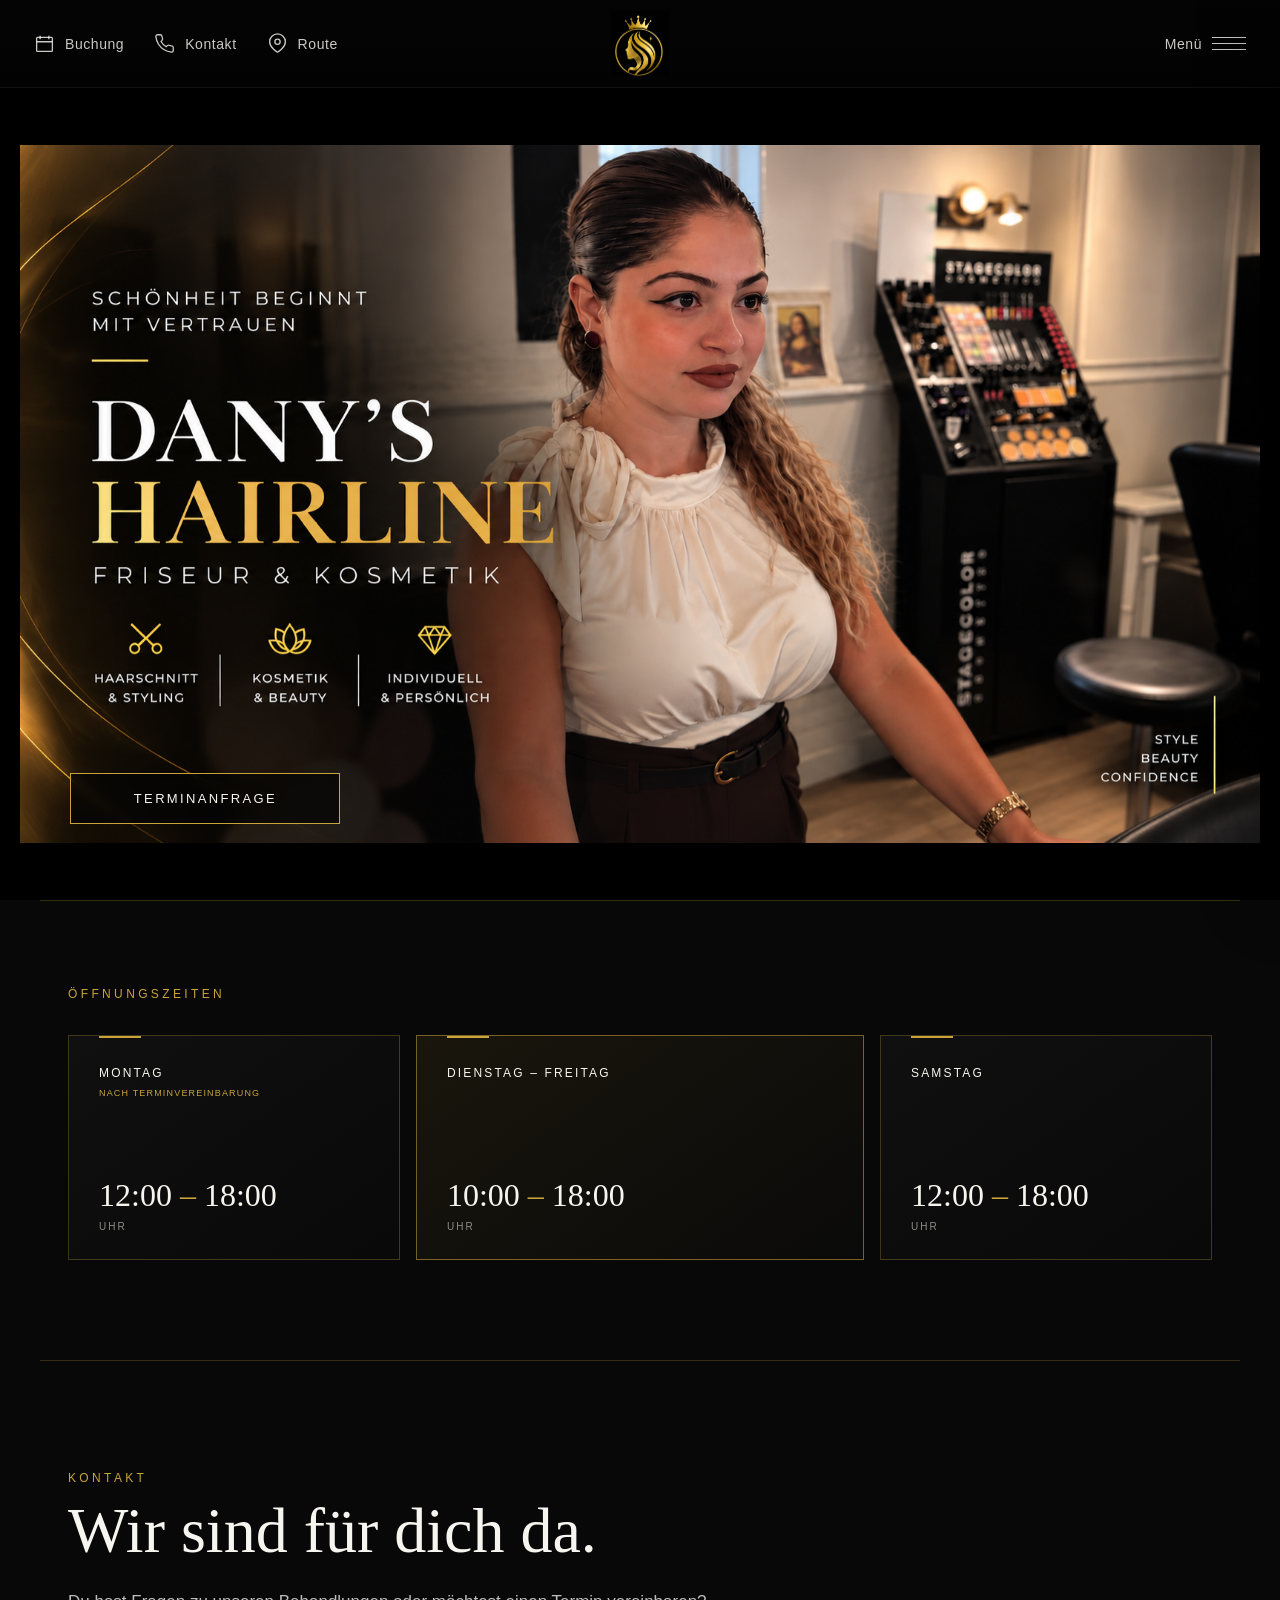
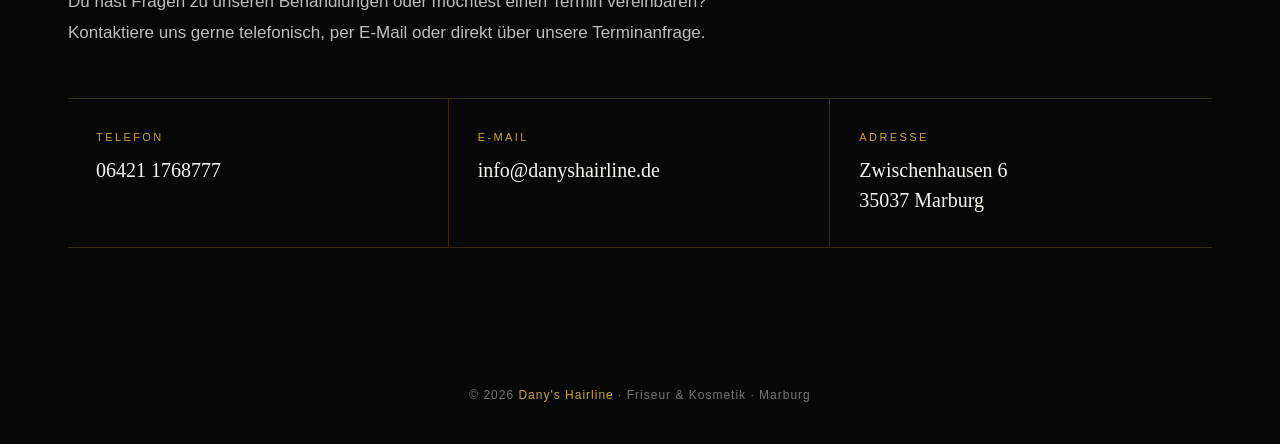
==== commit 105046b6: "Add files via upload" ====
--- a/index.html
+++ b/index.html
@@ -76,32 +76,31 @@
 
         <section class="section opening-hours-section" id="oeffnungszeiten">
     <div class="section-kicker">Öffnungszeiten</div>
-    <h2>Wir sind für dich da.</h2>
-
-    <div class="opening-hours">
-        <div class="opening-row">
-            <span class="opening-day">Montag <small>nach Terminvereinbarung</small></span>
-            <span class="opening-time">12:00 – 18:00 Uhr</span>
-        </div>
-        <div class="opening-row">
-            <span class="opening-day">Dienstag</span>
-            <span class="opening-time">10:00 – 18:00 Uhr</span>
-        </div>
-        <div class="opening-row">
-            <span class="opening-day">Mittwoch</span>
-            <span class="opening-time">10:00 – 18:00 Uhr</span>
-        </div>
-        <div class="opening-row">
-            <span class="opening-day">Donnerstag</span>
-            <span class="opening-time">10:00 – 18:00 Uhr</span>
-        </div>
-        <div class="opening-row">
-            <span class="opening-day">Freitag</span>
-            <span class="opening-time">10:00 – 18:00 Uhr</span>
-        </div>
-        <div class="opening-row">
-            <span class="opening-day">Samstag</span>
-            <span class="opening-time">12:00 – 18:00 Uhr</span>
+
+    <div class="hours-cards">
+        <div class="hours-card hours-card-special">
+            <div class="hours-card-top">
+                <span class="hours-days">Montag</span>
+                <span class="hours-note">nach Terminvereinbarung</span>
+            </div>
+            <div class="hours-time">12:00 <span>–</span> 18:00</div>
+            <div class="hours-unit">Uhr</div>
+        </div>
+
+        <div class="hours-card hours-card-main">
+            <div class="hours-card-top">
+                <span class="hours-days">Dienstag – Freitag</span>
+            </div>
+            <div class="hours-time">10:00 <span>–</span> 18:00</div>
+            <div class="hours-unit">Uhr</div>
+        </div>
+
+        <div class="hours-card">
+            <div class="hours-card-top">
+                <span class="hours-days">Samstag</span>
+            </div>
+            <div class="hours-time">12:00 <span>–</span> 18:00</div>
+            <div class="hours-unit">Uhr</div>
         </div>
     </div>
 </section>
--- a/style.css
+++ b/style.css
@@ -1088,3 +1088,121 @@
         white-space: normal;
     }
 }
+
+
+/* ===== OPENING HOURS — LUXURY CARDS ===== */
+.opening-hours-section {
+    padding-top: 86px;
+    padding-bottom: 100px;
+}
+
+.opening-hours-section .section-kicker {
+    margin-bottom: 34px;
+}
+
+.hours-cards {
+    display: grid;
+    grid-template-columns: 1fr 1.35fr 1fr;
+    gap: 16px;
+    max-width: 1180px;
+}
+
+.hours-card {
+    position: relative;
+    min-height: 225px;
+    padding: 30px 30px 27px;
+    border: 1px solid rgba(202, 164, 58, .28);
+    background: linear-gradient(145deg, rgba(255,255,255,.035), rgba(255,255,255,.008));
+    display: flex;
+    flex-direction: column;
+    justify-content: flex-end;
+    overflow: hidden;
+    transition: transform .25s ease, border-color .25s ease, background .25s ease;
+}
+
+.hours-card::before {
+    content: "";
+    position: absolute;
+    top: 0;
+    left: 30px;
+    width: 42px;
+    height: 2px;
+    background: var(--gold);
+}
+
+.hours-card-main {
+    border-color: rgba(202, 164, 58, .55);
+    background: linear-gradient(145deg, rgba(202,164,58,.09), rgba(255,255,255,.012));
+}
+
+.hours-card:hover {
+    transform: translateY(-3px);
+    border-color: rgba(202, 164, 58, .65);
+}
+
+.hours-card-top {
+    position: absolute;
+    top: 30px;
+    left: 30px;
+    right: 30px;
+    display: flex;
+    flex-direction: column;
+    gap: 8px;
+}
+
+.hours-days {
+    font-family: Arial, Helvetica, sans-serif;
+    color: var(--white);
+    font-size: 12px;
+    font-weight: 500;
+    letter-spacing: .18em;
+    text-transform: uppercase;
+}
+
+.hours-note {
+    color: var(--gold);
+    font-family: Arial, Helvetica, sans-serif;
+    font-size: 9px;
+    letter-spacing: .13em;
+    text-transform: uppercase;
+}
+
+.hours-time {
+    font-family: Georgia, "Times New Roman", serif;
+    color: var(--white);
+    font-size: clamp(29px, 2.5vw, 43px);
+    line-height: 1;
+    white-space: nowrap;
+}
+
+.hours-time span {
+    color: var(--gold);
+    font-weight: 400;
+}
+
+.hours-unit {
+    margin-top: 10px;
+    color: rgba(247,245,239,.55);
+    font-family: Arial, Helvetica, sans-serif;
+    font-size: 10px;
+    letter-spacing: .2em;
+    text-transform: uppercase;
+}
+
+@media (max-width: 850px) {
+    .hours-cards {
+        grid-template-columns: 1fr;
+        gap: 12px;
+    }
+    .hours-card {
+        min-height: 155px;
+        padding: 26px 24px 23px;
+    }
+    .hours-card-top {
+        top: 24px;
+        left: 24px;
+        right: 24px;
+    }
+    .hours-card::before { left: 24px; }
+    .hours-time { font-size: 31px; }
+}
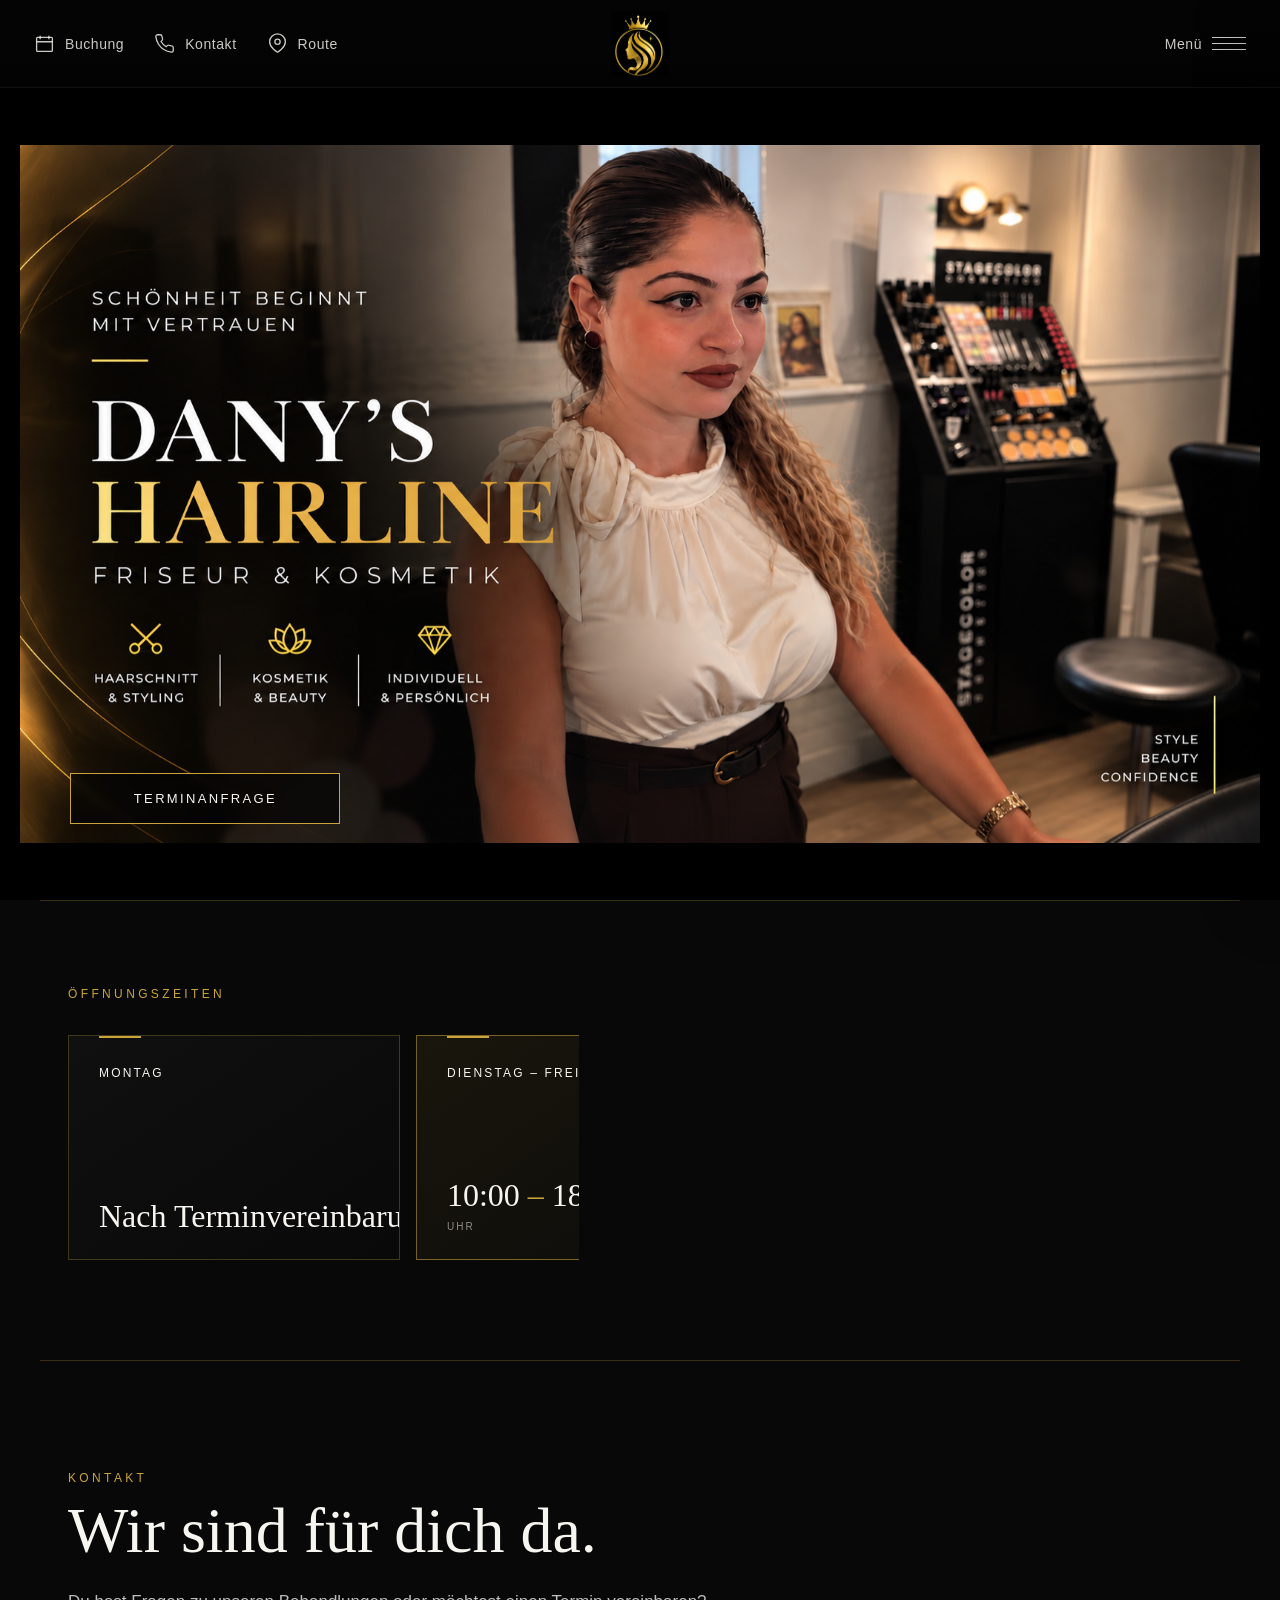
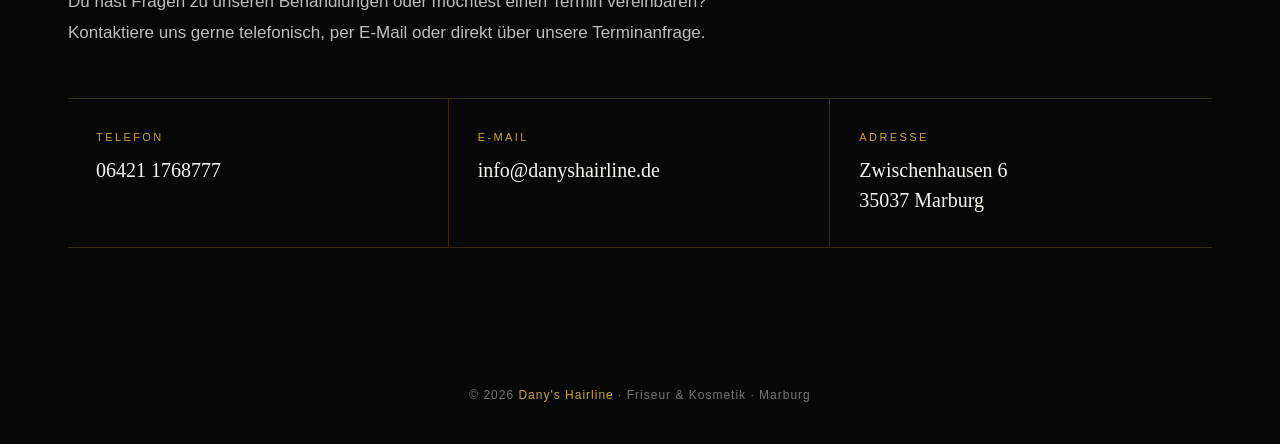
==== commit a13c352c: "Montag änderung" ====
--- a/index.html
+++ b/index.html
@@ -81,10 +81,10 @@
         <div class="hours-card hours-card-special">
             <div class="hours-card-top">
                 <span class="hours-days">Montag</span>
-                <span class="hours-note">nach Terminvereinbarung</span>
+                
             </div>
-            <div class="hours-time">12:00 <span>–</span> 18:00</div>
-            <div class="hours-unit">Uhr</div>
+            <div class="hours-time">Nach Terminvereinbarung</div>
+            
         </div>
 
         <div class="hours-card hours-card-main">
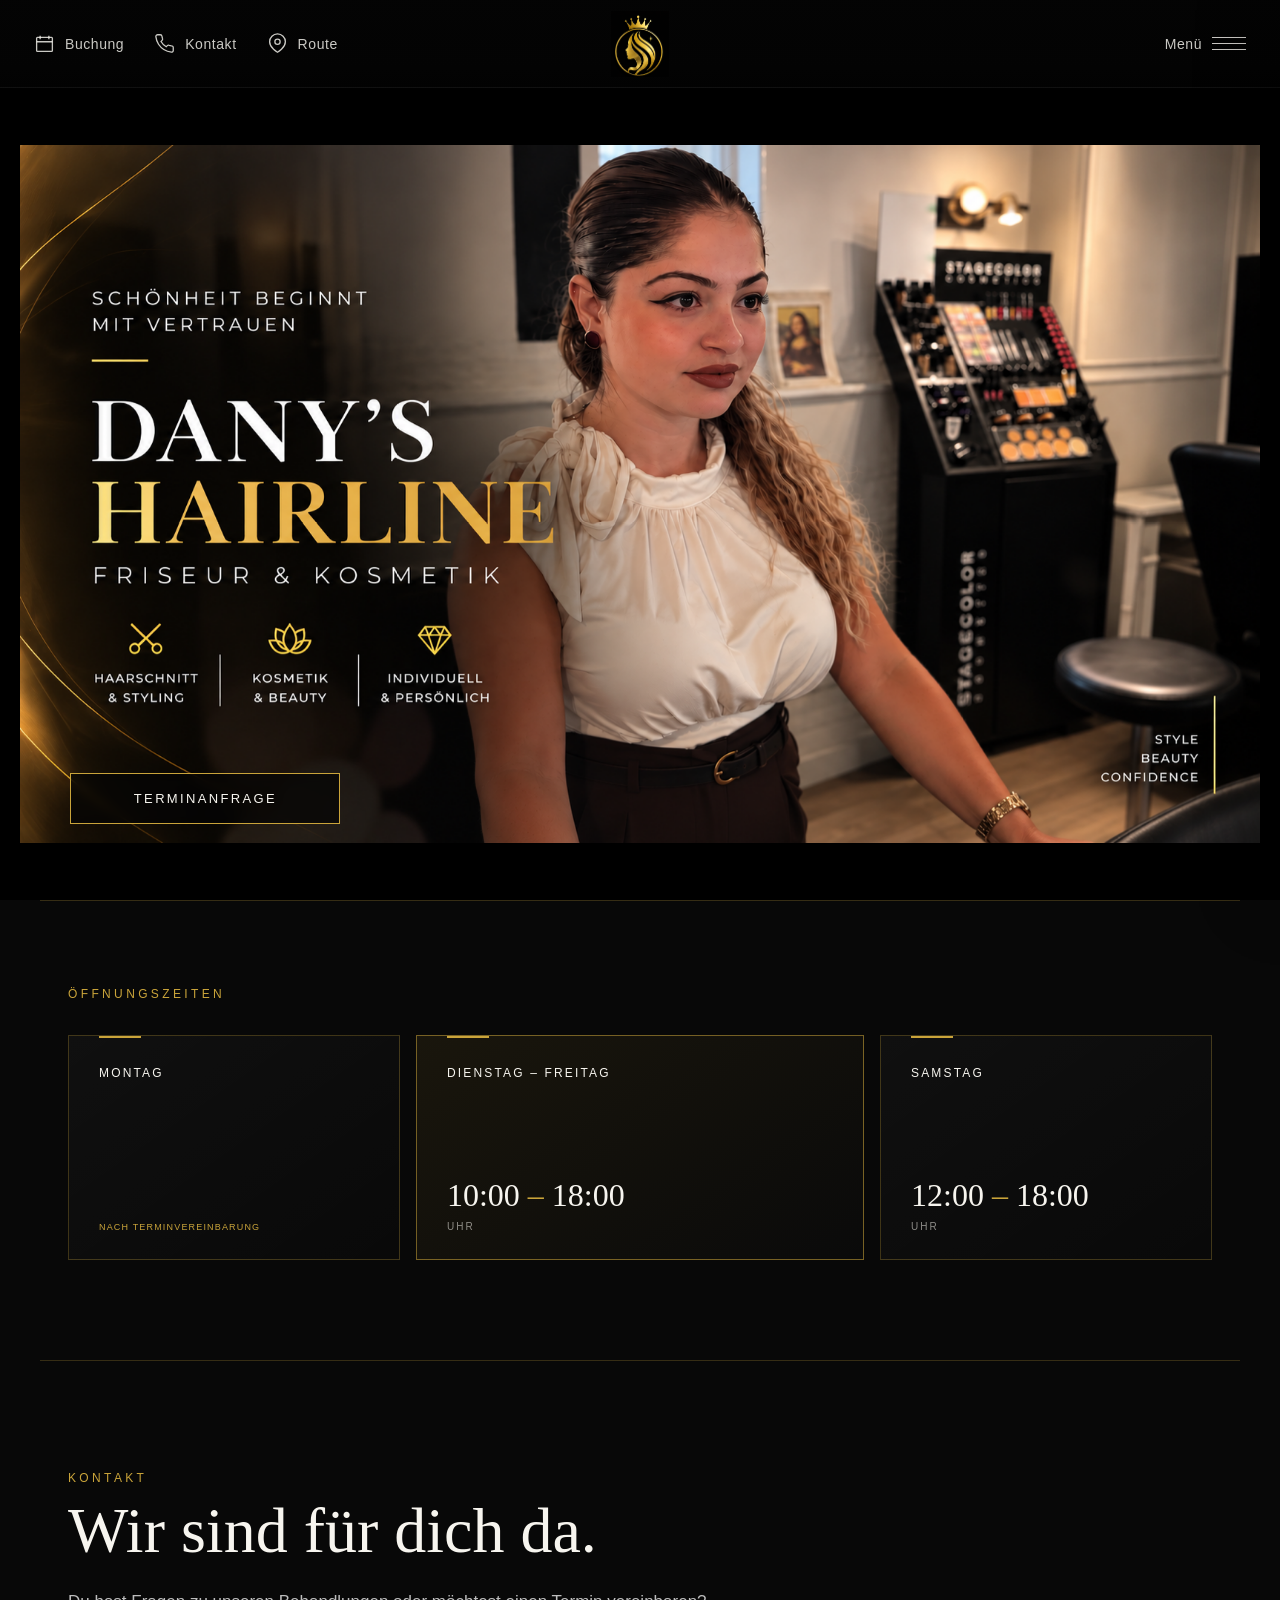
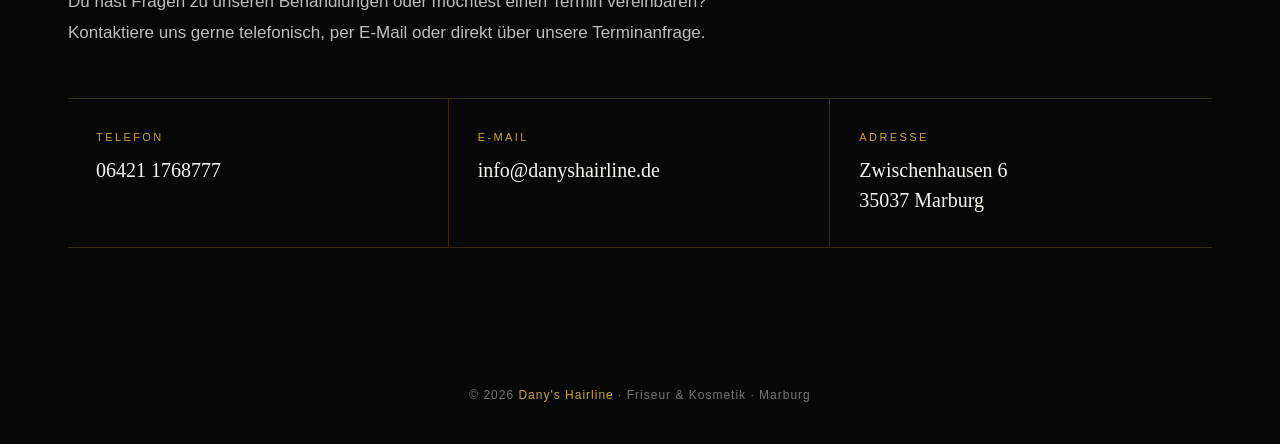
==== commit 1ea8a994: "Update index.html" ====
--- a/index.html
+++ b/index.html
@@ -83,7 +83,7 @@
                 <span class="hours-days">Montag</span>
                 
             </div>
-            <div class="hours-time">Nach Terminvereinbarung</div>
+            <div class="hours-note">Nach Terminvereinbarung</div>
             
         </div>
 
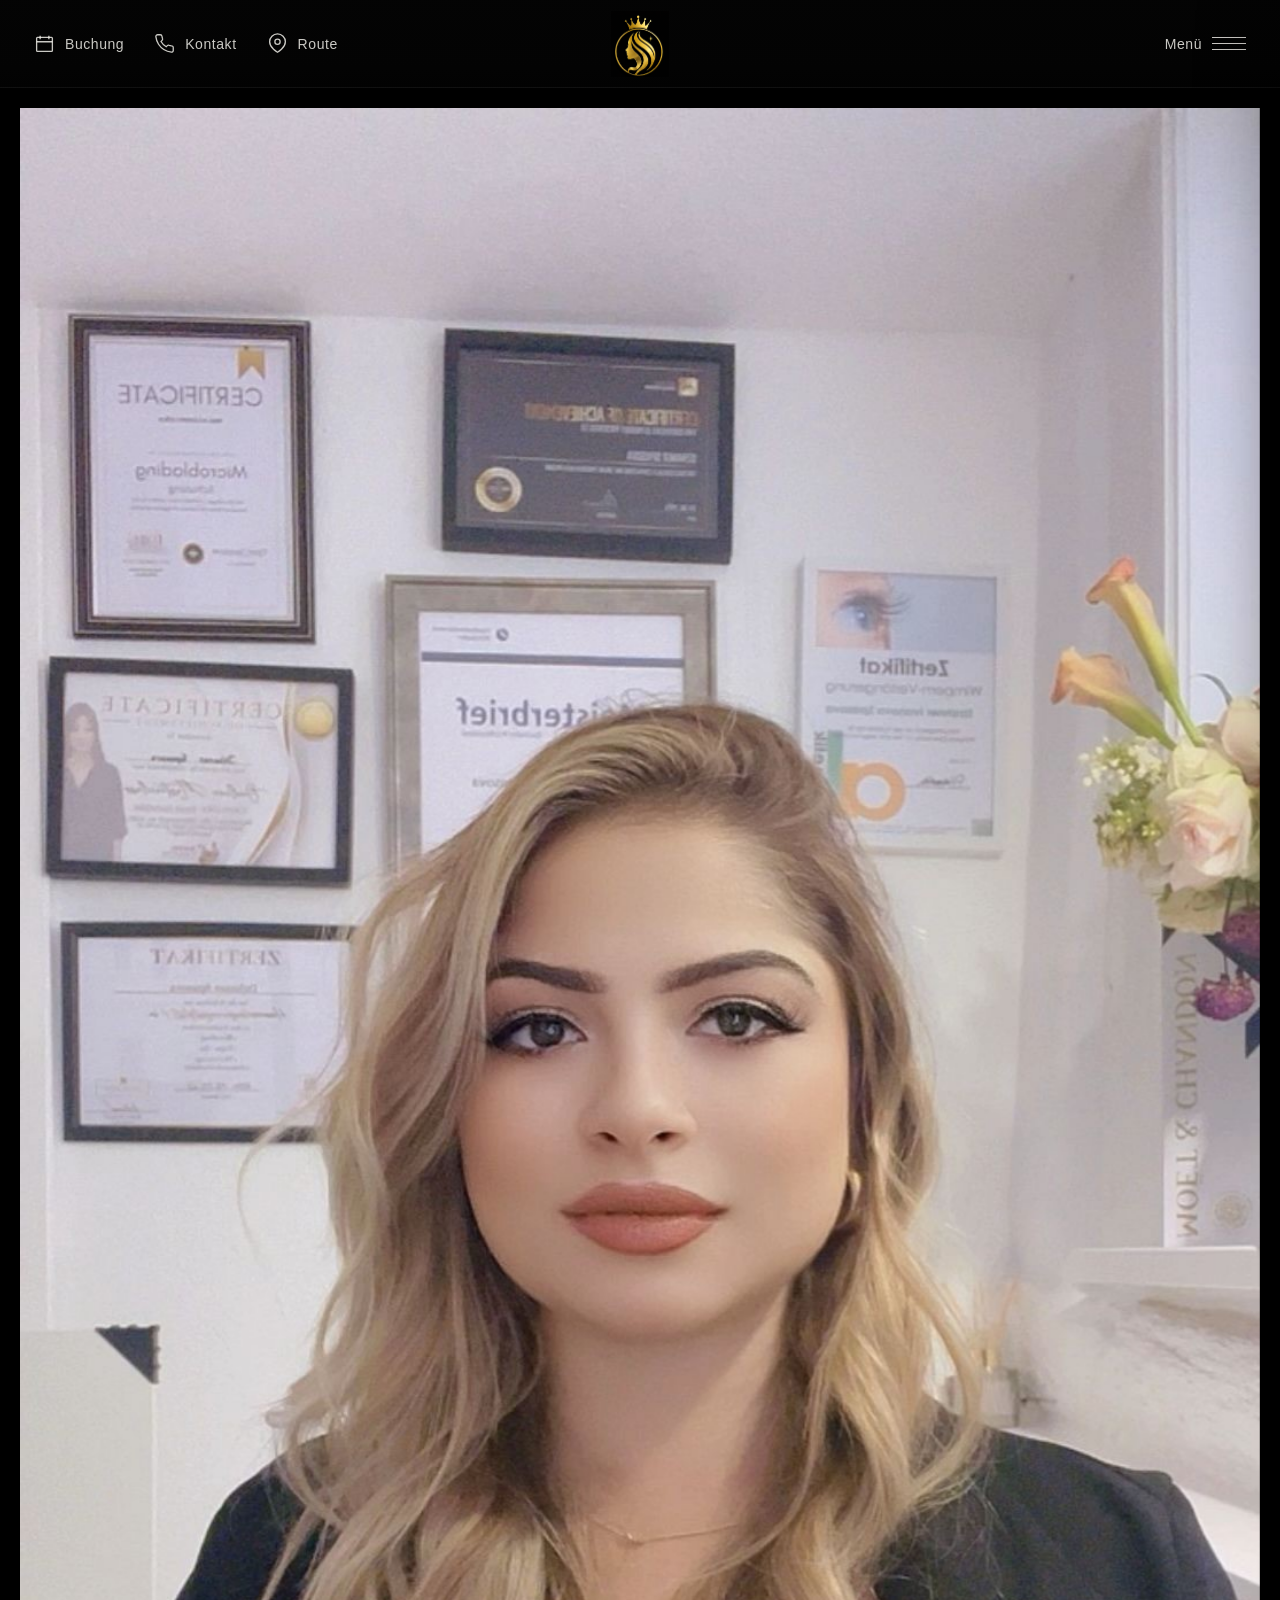
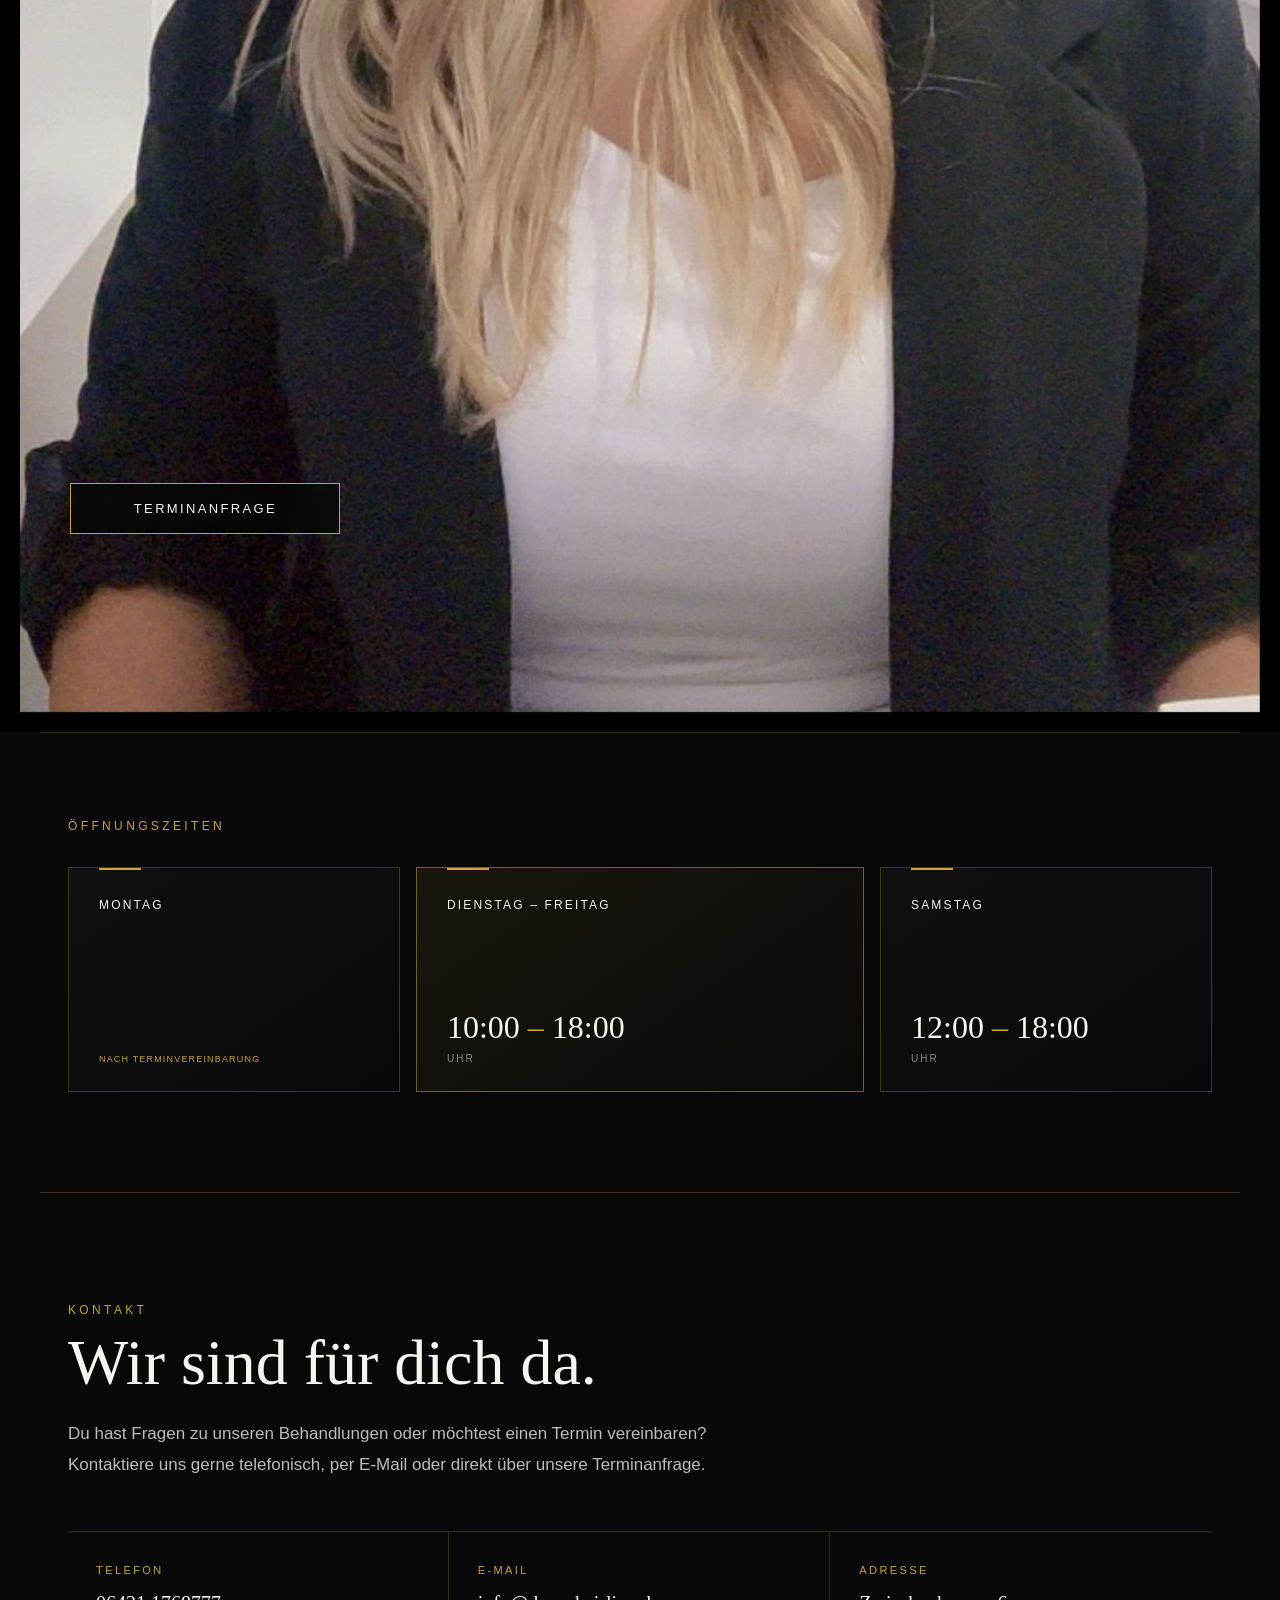
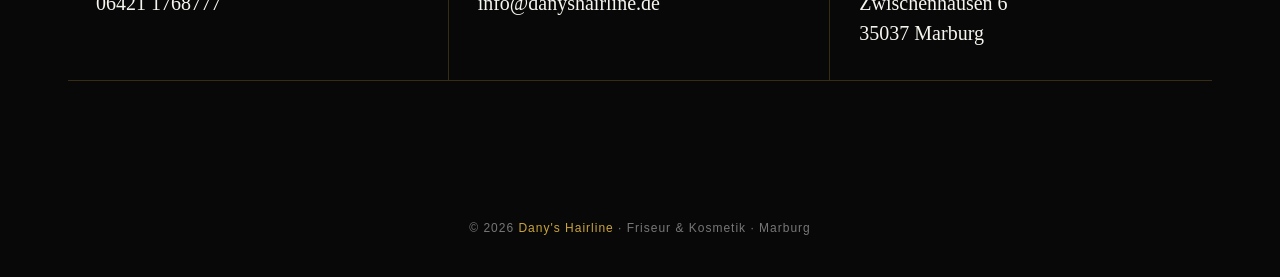
==== commit 7a75006d: "Add files via upload" ====
--- a/index.html
+++ b/index.html
@@ -207,7 +207,7 @@
                         <label class="privacy-check">
                             <input type="checkbox" required>
                             <span>
-                                Ich bin damit einverstanden, dass meine Angaben zur Bearbeitung meiner Terminanfrage verwendet werden.
+                                Ich bin damit einverstanden, dass meine Angaben zur Bearbeitung meiner Terminanfrage verwendet werden. Weitere Informationen findest du in der <a href="datenschutz.html" target="_blank" rel="noopener">Datenschutzerklärung</a>.
                             </span>
                         </label>
                         <div class="booking-note">
@@ -278,8 +278,8 @@
             <div class="menu-divider"></div>
 
             <nav class="menu-secondary">
-                <a href="#impressum">Impressum</a>
-                <a href="#datenschutz">Datenschutzerklärung</a>
+                <a href="impressum.html">Impressum</a>
+                <a href="datenschutz.html">Datenschutzerklärung</a>
                 <a href="https://www.instagram.com/danys_hairline/" target="_blank" rel="noopener">Instagram</a>
                 <a href="#" aria-label="Facebook">Facebook</a>
                 <a href="https://www.tiktok.com/@by_dany9" target="_blank" rel="noopener">TikTok</a>
--- a/style.css
+++ b/style.css
@@ -1206,3 +1206,33 @@
     .hours-card::before { left: 24px; }
     .hours-time { font-size: 31px; }
 }
+
+/* =========================
+   LEGAL PAGES
+========================== */
+.legal-main {
+    min-height: 100vh;
+    padding: 150px 28px 90px;
+    background:
+        radial-gradient(circle at 85% 8%, rgba(202,164,58,.08), transparent 28%),
+        var(--black);
+}
+.legal-wrap { max-width: 980px; margin: 0 auto; }
+.legal-kicker { color: var(--gold); text-transform: uppercase; font-size: 11px; letter-spacing: .28em; margin-bottom: 16px; }
+.legal-title { font-family: Georgia, "Times New Roman", serif; font-weight: 400; font-size: clamp(48px, 7vw, 84px); line-height: 1; margin-bottom: 50px; }
+.legal-card { border: 1px solid var(--line); background: rgba(255,255,255,.018); padding: clamp(26px, 5vw, 52px); }
+.legal-section + .legal-section { margin-top: 42px; padding-top: 42px; border-top: 1px solid var(--line); }
+.legal-section h2 { font-family: Georgia, "Times New Roman", serif; font-weight: 400; font-size: clamp(25px, 3vw, 36px); margin-bottom: 16px; }
+.legal-section h3 { font-size: 16px; color: var(--gold-light); margin: 22px 0 10px; }
+.legal-section p, .legal-section li { color: #bdbdbd; font-size: 15px; line-height: 1.8; }
+.legal-section p + p { margin-top: 13px; }
+.legal-section ul { padding-left: 20px; margin-top: 10px; }
+.legal-section a { color: var(--gold-light); text-decoration: underline; text-underline-offset: 3px; }
+.legal-back { display: inline-flex; margin-bottom: 35px; color: var(--gold); text-transform: uppercase; letter-spacing: .14em; font-size: 11px; }
+.legal-back:hover { color: var(--gold-light); }
+.legal-note { margin-top: 18px; padding: 18px 20px; border-left: 2px solid var(--gold); background: rgba(202,164,58,.055); }
+.legal-footer-links { margin-top: 22px; display: flex; justify-content: center; gap: 18px; flex-wrap: wrap; }
+.legal-footer-links a { color: #888; }
+.legal-footer-links a:hover { color: var(--gold); }
+.privacy-check a { color: var(--gold-light); text-decoration: underline; text-underline-offset: 2px; }
+@media (max-width: 850px) { .legal-main { padding: 112px 20px 65px; } .legal-title { margin-bottom: 32px; } .legal-card { padding: 25px 20px; } }
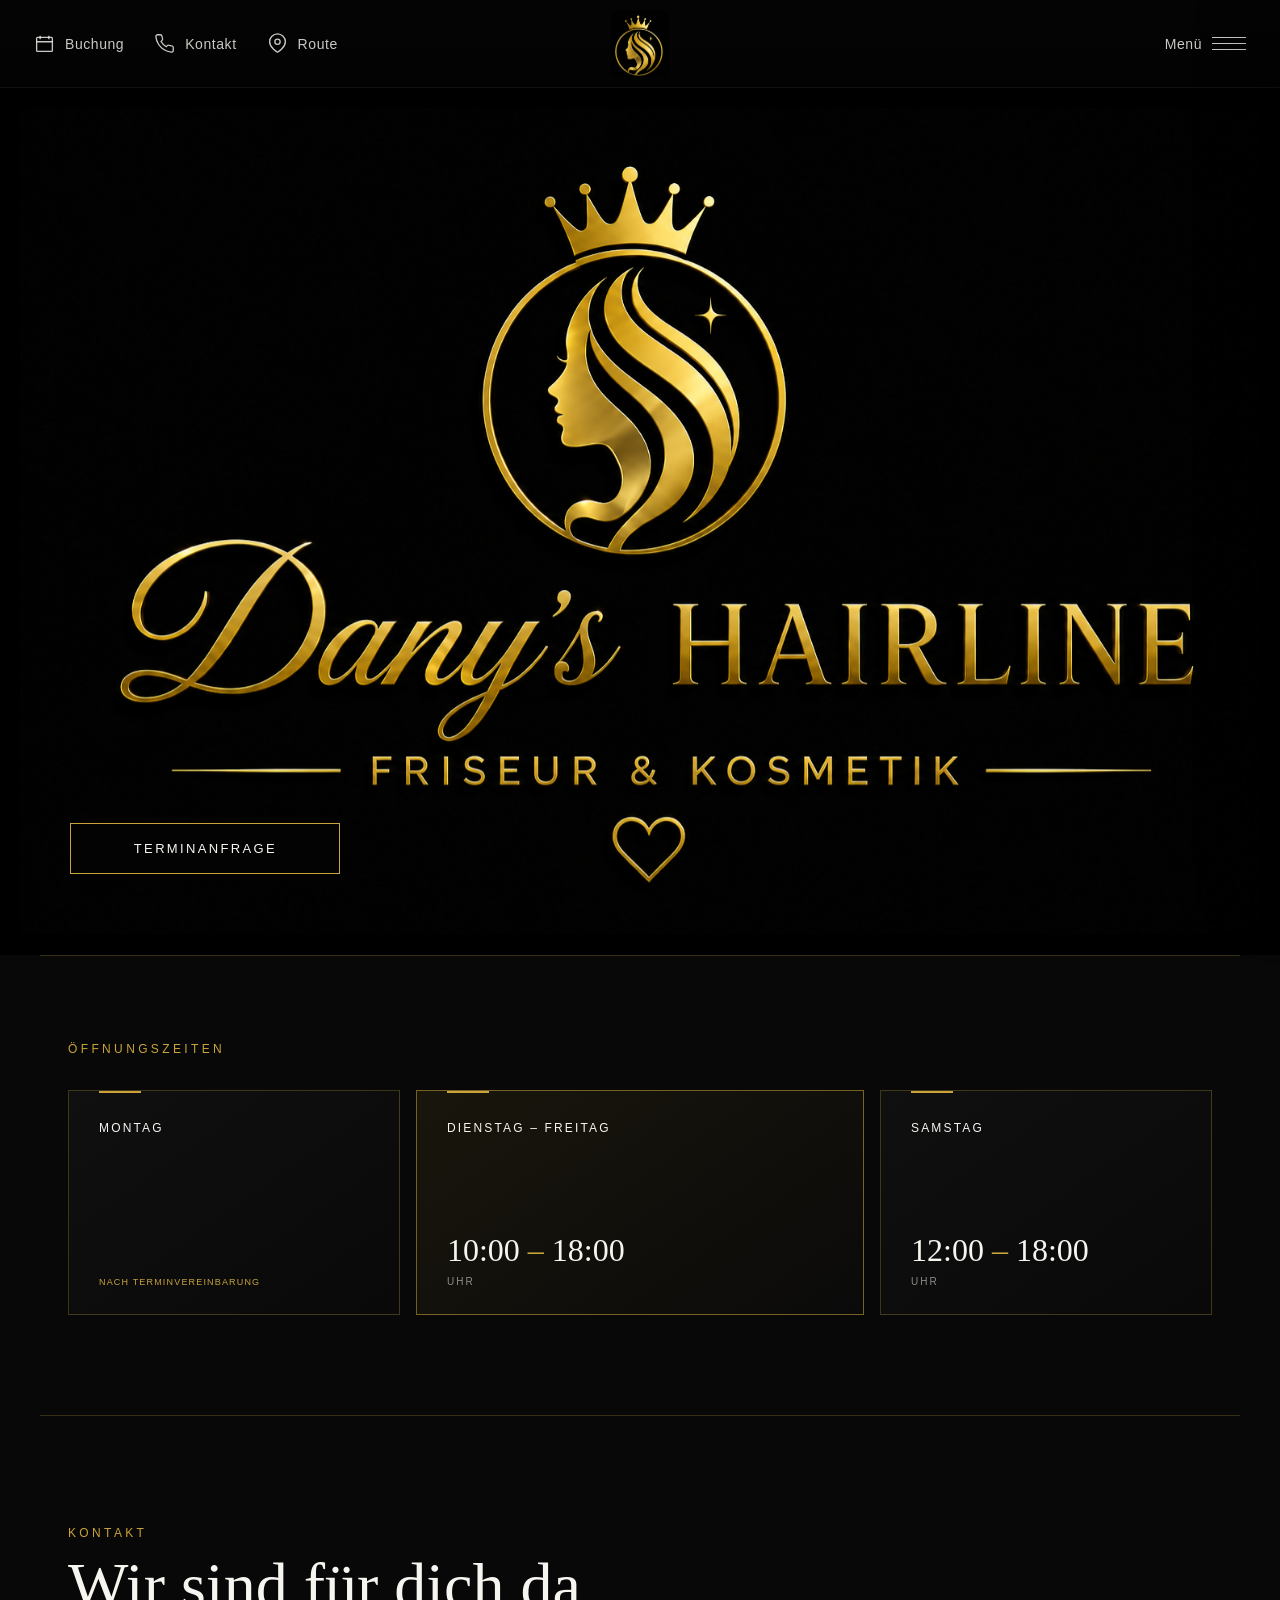
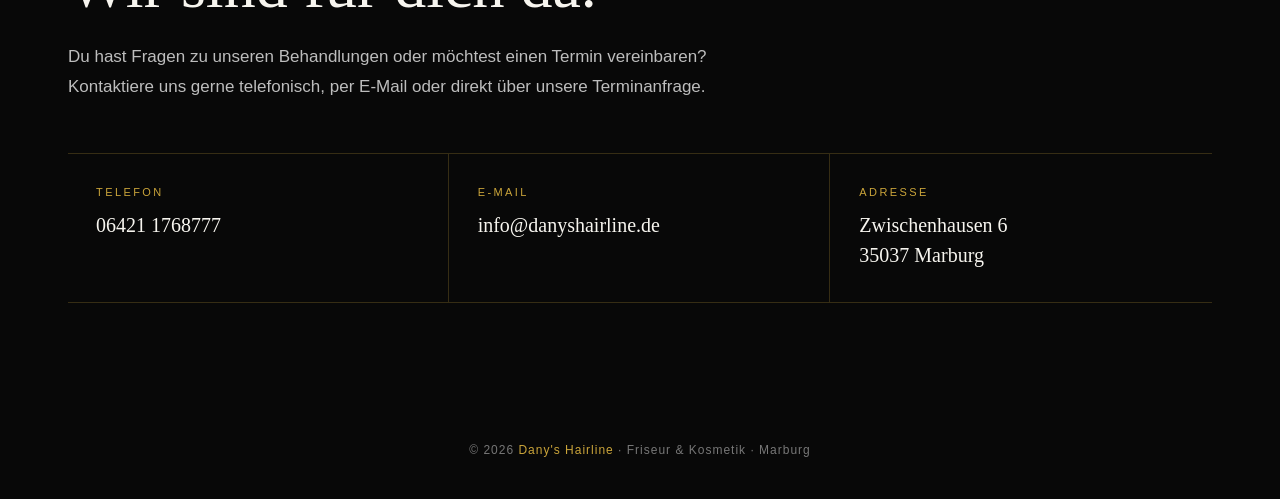
==== commit 1cd5b859: "Update index.html" ====
--- a/index.html
+++ b/index.html
@@ -61,7 +61,7 @@
     <main>
         <section class="hero" id="home">
             <picture class="hero-picture">
-                <source media="(max-width: 768px)" srcset="startseite_mobile.png">
+                <source media="(max-width: 768px)" srcset="startseite-mobile.png">
                 <img
                     src="startseite.png"
                     alt="Dany's Hairline – Friseur & Kosmetik in Marburg"
